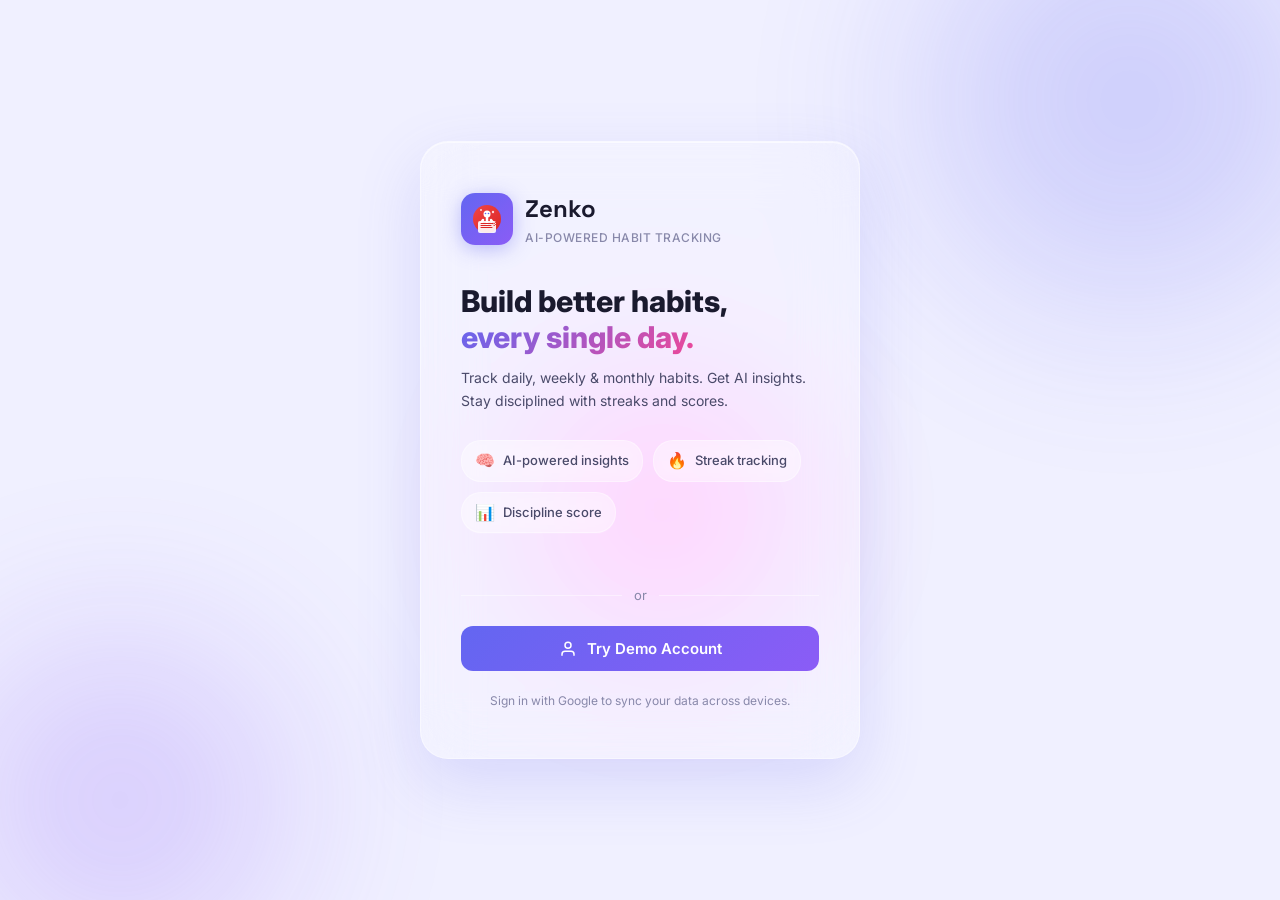
==== habit-tracker-backend/src/main/resources/static/index.html @ f81b82a5 "feat: prepare for production deployment - Replace Gemini with OpenRouter (GPT-3.5 Turbo) integration" ====
<!DOCTYPE html>
<html lang="en" data-theme="light">
<head>
  <!-- Apply saved theme BEFORE any paint to avoid flash -->
  <script>(function(){var t=localStorage.getItem('hf_theme')||'light';document.documentElement.setAttribute('data-theme',t);}());</script>
  <meta charset="UTF-8" />
  <meta name="viewport" content="width=device-width, initial-scale=1.0" />
  <title>Zenko – AI Habit Tracker</title>
  <meta name="description" content="Track your daily, weekly, and monthly habits with AI-powered insights, streaks, and discipline scores." />
  <link rel="preconnect" href="https://fonts.googleapis.com" />
  <link rel="preconnect" href="https://fonts.gstatic.com" crossorigin />
  <link href="https://fonts.googleapis.com/css2?family=Inter:wght@300;400;500;600;700;800;900&family=Space+Grotesk:wght@400;500;600;700&display=swap" rel="stylesheet" />
  <link rel="stylesheet" href="style.css" />
  <!-- Google Identity Services SDK -->
  <script src="https://accounts.google.com/gsi/client" async defer></script>
  <!-- ⬇ Real Google OAuth Client ID for Zenko -->
  <script>window.GOOGLE_CLIENT_ID = '1030369850903-aqsp9h3spff8b8r5gfec13eg83pk0k6g.apps.googleusercontent.com';</script>
</head>
<body>

  <!-- ═══════════════════════════════════════
       AUTH SCREEN
  ═══════════════════════════════════════ -->
  <div class="auth-screen" id="authScreen">
    <div class="auth-bg">
      <div class="auth-orb orb1"></div>
      <div class="auth-orb orb2"></div>
      <div class="auth-orb orb3"></div>
    </div>
    <div class="auth-card">
      <div class="auth-logo">
        <div class="logo-icon">
          <svg width="32" height="32" viewBox="0 0 32 32" fill="none">
            <!-- Purple gradient background circle -->
            <defs>
              <linearGradient id="logoGrad" x1="4" y1="3" x2="28" y2="29" gradientUnits="userSpaceOnUse">
                <stop stop-color="#ef4444"/>
                <stop offset="1" stop-color="#dc2626"/>
              </linearGradient>
            </defs>
            <circle cx="16" cy="16" r="14" fill="url(#logoGrad)" />

            <!-- Person icon - focused worker/tracker -->
            <!-- Head -->
            <circle cx="16" cy="11" r="3.5" fill="white" />
            <!-- Body -->
            <path d="M16 14.5 L16 21" stroke="white" stroke-width="2.5" stroke-linecap="round"/>
            <!-- Arms holding notebook/tracker -->
            <path d="M12 17 L10 20 M20 17 L22 20" stroke="white" stroke-width="2.5" stroke-linecap="round"/>
            <!-- Notebook/tracker in hands -->
            <rect x="7" y="18" width="18" height="12" rx="2" fill="white" opacity="0.9"/>
            <!-- Checklist lines on tracker -->
            <line x1="10" y1="20.5" x2="22" y2="20.5" stroke="#dc2626" stroke-width="1" stroke-linecap="round"/>
            <line x1="10" y1="22.5" x2="20" y2="22.5" stroke="#dc2626" stroke-width="1" stroke-linecap="round"/>
            <line x1="10" y1="24.5" x2="21" y2="24.5" stroke="#dc2626" stroke-width="1" stroke-linecap="round"/>
            <!-- Checkmarks on completed tasks -->
            <path d="M22.5 20 L23.2 20.7 L24.5 19.4" stroke="#dc2626" stroke-width="1" stroke-linecap="round" stroke-linejoin="round" fill="none"/>
            <path d="M22.5 22 L23.2 22.7 L24.5 21.4" stroke="#dc2626" stroke-width="1" stroke-linecap="round" stroke-linejoin="round" fill="none"/>
            <!-- Focus sparkles (concentration/dedication) -->
            <circle cx="10" cy="7" r="1" fill="rgba(255,255,255,0.8)"/>
            <circle cx="22" cy="9" r="1.2" fill="rgba(255,255,255,0.8)"/>
            <!-- Eyes focused (determined look) -->
            <circle cx="14.5" cy="10.5" r="0.8" fill="#6366f1"/>
            <circle cx="17.5" cy="10.5" r="0.8" fill="#6366f1"/>
          </svg>
        </div>
        <div>
          <h1 class="auth-brand">Zenko</h1>
          <p class="auth-tagline">AI-Powered Habit Tracking</p>
        </div>
      </div>

      <div class="auth-hero">
        <h2 class="auth-title">Build better habits,<br /><span class="gradient-text">every single day.</span></h2>
        <p class="auth-desc">Track daily, weekly & monthly habits. Get AI insights. Stay disciplined with streaks and scores.</p>
      </div>

      <div class="auth-features">
        <div class="auth-feature"><span class="feat-icon">🧠</span><span>AI-powered insights</span></div>
        <div class="auth-feature"><span class="feat-icon">🔥</span><span>Streak tracking</span></div>
        <div class="auth-feature"><span class="feat-icon">📊</span><span>Discipline score</span></div>
      </div>

      <div class="auth-actions">
        <!-- Real Google Sign-In button rendered by Google Identity Services SDK -->
        <div id="googleOneTapContainer"></div>

        <div class="auth-divider"><span>or</span></div>

        <button class="demo-btn" id="demoSignInBtn">
          <svg width="18" height="18" viewBox="0 0 24 24" fill="none" stroke="currentColor" stroke-width="2">
            <path d="M20 21v-2a4 4 0 0 0-4-4H8a4 4 0 0 0-4 4v2"/>
            <circle cx="12" cy="7" r="4"/>
          </svg>
          Try Demo Account
        </button>
      </div>

      <p class="auth-note">Sign in with Google to sync your data across devices.</p>
    </div>
  </div>

  <!-- ═══════════════════════════════════════
       MAIN APP
  ═══════════════════════════════════════ -->
  <div class="app" id="mainApp" style="display:none;">

    <!-- SIDEBAR -->
    <aside class="sidebar" id="sidebar">
      <div class="sidebar-top">
        <div class="sidebar-logo">
          <div class="logo-icon-sm">
            <svg width="20" height="20" viewBox="0 0 32 32" fill="none">
              <!-- Purple gradient background circle -->
              <defs>
                <linearGradient id="logoGrad2" x1="4" y1="3" x2="28" y2="29" gradientUnits="userSpaceOnUse">
                  <stop stop-color="#6366f1"/>
                  <stop offset="1" stop-color="#8b5cf6"/>
                </linearGradient>
              </defs>
              <circle cx="16" cy="16" r="14" fill="url(#logoGrad2)" />

              <!-- Person icon - focused worker/tracker -->
              <!-- Head -->
              <circle cx="16" cy="11" r="3.5" fill="white" />
              <!-- Body -->
              <path d="M16 14.5 L16 21" stroke="white" stroke-width="2.5" stroke-linecap="round"/>
              <!-- Arms holding notebook/tracker -->
              <path d="M12 17 L10 20 M20 17 L22 20" stroke="white" stroke-width="2.5" stroke-linecap="round"/>
              <!-- Notebook/tracker in hands -->
              <rect x="7" y="18" width="18" height="12" rx="2" fill="white" opacity="0.9"/>
              <!-- Checklist lines on tracker -->
              <line x1="10" y1="20.5" x2="22" y2="20.5" stroke="#6366f1" stroke-width="1" stroke-linecap="round"/>
              <line x1="10" y1="22.5" x2="20" y2="22.5" stroke="#6366f1" stroke-width="1" stroke-linecap="round"/>
              <line x1="10" y1="24.5" x2="21" y2="24.5" stroke="#6366f1" stroke-width="1" stroke-linecap="round"/>
              <!-- Checkmarks on completed tasks -->
              <path d="M22.5 20 L23.2 20.7 L24.5 19.4" stroke="#6366f1" stroke-width="1" stroke-linecap="round" stroke-linejoin="round" fill="none"/>
              <path d="M22.5 22 L23.2 22.7 L24.5 21.4" stroke="#6366f1" stroke-width="1" stroke-linecap="round" stroke-linejoin="round" fill="none"/>
              <!-- Focus sparkles -->
              <circle cx="10" cy="7" r="1" fill="rgba(255,255,255,0.8)"/>
              <circle cx="22" cy="9" r="1.2" fill="rgba(255,255,255,0.8)"/>
              <!-- Eyes focused -->
              <circle cx="14.5" cy="10.5" r="0.8" fill="#dc2626"/>
              <circle cx="17.5" cy="10.5" r="0.8" fill="#dc2626"/>
            </svg>
          </div>
          <span class="logo-text">Zenko</span>
        </div>
        <button class="sidebar-close" id="sidebarClose">
          <svg width="18" height="18" viewBox="0 0 24 24" fill="none" stroke="currentColor" stroke-width="2">
            <line x1="18" y1="6" x2="6" y2="18"/><line x1="6" y1="6" x2="18" y2="18"/>
          </svg>
        </button>
      </div>

      <nav class="sidebar-nav">
        <button class="nav-btn active" data-view="dashboard" id="navDashboard">
          <svg width="18" height="18" viewBox="0 0 24 24" fill="none" stroke="currentColor" stroke-width="2">
            <rect x="3" y="3" width="7" height="7" rx="1"/><rect x="14" y="3" width="7" height="7" rx="1"/>
            <rect x="14" y="14" width="7" height="7" rx="1"/><rect x="3" y="14" width="7" height="7" rx="1"/>
          </svg>
          <span>Dashboard</span>
        </button>
        <button class="nav-btn" data-view="today" id="navToday">
          <svg width="18" height="18" viewBox="0 0 24 24" fill="none" stroke="currentColor" stroke-width="2">
            <circle cx="12" cy="12" r="10"/><polyline points="12 6 12 12 16 14"/>
          </svg>
          <span>Today</span>
          <span class="nav-badge" id="todayBadge">0</span>
        </button>
        <button class="nav-btn" data-view="weekly" id="navWeekly">
          <svg width="18" height="18" viewBox="0 0 24 24" fill="none" stroke="currentColor" stroke-width="2">
            <rect x="3" y="4" width="18" height="18" rx="2"/><line x1="16" y1="2" x2="16" y2="6"/>
            <line x1="8" y1="2" x2="8" y2="6"/><line x1="3" y1="10" x2="21" y2="10"/>
          </svg>
          <span>Weekly</span>
        </button>
        <button class="nav-btn" data-view="monthly" id="navMonthly">
          <svg width="18" height="18" viewBox="0 0 24 24" fill="none" stroke="currentColor" stroke-width="2">
            <rect x="3" y="4" width="18" height="18" rx="2"/><line x1="16" y1="2" x2="16" y2="6"/>
            <line x1="8" y1="2" x2="8" y2="6"/><line x1="3" y1="10" x2="21" y2="10"/>
            <line x1="3" y1="16" x2="21" y2="16"/>
          </svg>
          <span>Monthly</span>
        </button>
        <button class="nav-btn" data-view="ai" id="navAI">
          <svg width="18" height="18" viewBox="0 0 24 24" fill="none" stroke="currentColor" stroke-width="2">
            <path d="M12 2a7 7 0 0 1 7 7c0 2.38-1.19 4.47-3 5.74V17a1 1 0 0 1-1 1H9a1 1 0 0 1-1-1v-2.26C6.19 13.47 5 11.38 5 9a7 7 0 0 1 7-7z"/>
            <line x1="9" y1="21" x2="15" y2="21"/>
          </svg>
          <span>AI Coach</span>
          <span class="ai-badge">AI</span>
        </button>
        <button class="nav-btn" data-view="social" id="navSocial">
          <svg width="18" height="18" viewBox="0 0 24 24" fill="none" stroke="currentColor" stroke-width="2">
            <path d="M17 21v-2a4 4 0 0 0-4-4H5a4 4 0 0 0-4 4v2"/><circle cx="9" cy="7" r="4"/>
            <path d="M23 21v-2a4 4 0 0 0-3-3.87"/><path d="M16 3.13a4 4 0 0 1 0 7.75"/>
          </svg>
          <span>Social</span>
          <span class="nav-badge" id="socialBadge" style="display:none">!</span>
        </button>
        <button class="nav-btn" data-view="game" id="navGame">
          <svg width="18" height="18" viewBox="0 0 24 24" fill="none" stroke="currentColor" stroke-width="2">
            <rect x="2" y="6" width="20" height="12" rx="2"/>
            <path d="M10 10h4m-2-2v4"/><circle cx="17.5" cy="12" r=".5" fill="currentColor"/>
          </svg>
          <span>Game</span>
          <span class="ai-badge" style="background:linear-gradient(135deg,#f97316,#eab308)">XP</span>
        </button>
        <button class="nav-btn" data-view="habits" id="navHabits">
          <svg width="18" height="18" viewBox="0 0 24 24" fill="none" stroke="currentColor" stroke-width="2">
            <line x1="8" y1="6" x2="21" y2="6"/><line x1="8" y1="12" x2="21" y2="12"/>
            <line x1="8" y1="18" x2="21" y2="18"/><line x1="3" y1="6" x2="3.01" y2="6"/>
            <line x1="3" y1="12" x2="3.01" y2="12"/><line x1="3" y1="18" x2="3.01" y2="18"/>
          </svg>
          <span>All Habits</span>
        </button>
      </nav>

      <div class="sidebar-bottom">
        <div class="user-card" id="sidebarUser">
          <img class="user-avatar" id="sidebarAvatar" src="" alt="User" />
          <div class="user-info">
            <div class="user-name" id="sidebarName">User</div>
            <div class="user-email" id="sidebarEmail">user@email.com</div>
          </div>
        </div>
        <button class="signout-btn" id="signOutBtn">
          <svg width="16" height="16" viewBox="0 0 24 24" fill="none" stroke="currentColor" stroke-width="2">
            <path d="M9 21H5a2 2 0 0 1-2-2V5a2 2 0 0 1 2-2h4"/>
            <polyline points="16 17 21 12 16 7"/><line x1="21" y1="12" x2="9" y2="12"/>
          </svg>
          Sign Out
        </button>
      </div>
    </aside>

    <!-- MAIN CONTENT -->
    <div class="main-wrapper">

      <!-- TOPBAR -->
      <header class="topbar">
        <button class="menu-btn" id="menuBtn">
          <svg width="22" height="22" viewBox="0 0 24 24" fill="none" stroke="currentColor" stroke-width="2">
            <line x1="3" y1="6" x2="21" y2="6"/><line x1="3" y1="12" x2="21" y2="12"/><line x1="3" y1="18" x2="21" y2="18"/>
          </svg>
        </button>
        <div class="topbar-title">
          <h1 class="page-title" id="pageTitle">Dashboard</h1>
          <p class="page-date" id="pageDate"></p>
        </div>
        <div class="topbar-actions">
          <button class="add-btn" id="addHabitTopBtn">
            <svg width="16" height="16" viewBox="0 0 24 24" fill="none" stroke="currentColor" stroke-width="2.5">
              <line x1="12" y1="5" x2="12" y2="19"/><line x1="5" y1="12" x2="19" y2="12"/>
            </svg>
            <span>Add Habit</span>
          </button>
          <button class="theme-btn" id="themeToggle" title="Toggle theme">
            <svg class="sun-icon" width="18" height="18" viewBox="0 0 24 24" fill="none" stroke="currentColor" stroke-width="2">
              <circle cx="12" cy="12" r="5"/>
              <line x1="12" y1="1" x2="12" y2="3"/><line x1="12" y1="21" x2="12" y2="23"/>
              <line x1="4.22" y1="4.22" x2="5.64" y2="5.64"/><line x1="18.36" y1="18.36" x2="19.78" y2="19.78"/>
              <line x1="1" y1="12" x2="3" y2="12"/><line x1="21" y1="12" x2="23" y2="12"/>
              <line x1="4.22" y1="19.78" x2="5.64" y2="18.36"/><line x1="18.36" y1="5.64" x2="19.78" y2="4.22"/>
            </svg>
            <svg class="moon-icon" width="18" height="18" viewBox="0 0 24 24" fill="none" stroke="currentColor" stroke-width="2" style="display:none">
              <path d="M21 12.79A9 9 0 1 1 11.21 3 7 7 0 0 0 21 12.79z"/>
            </svg>
          </button>
          <div class="topbar-avatar" id="topbarAvatar">
            <img id="topbarAvatarImg" src="" alt="User" />
          </div>
        </div>
      </header>

      <!-- VIEWS CONTAINER -->
      <main class="content">

        <!-- ──────── DASHBOARD VIEW ──────── -->
        <section class="view active" id="dashboardView">
          <!-- Stats Row -->
          <div class="stats-grid">
            <div class="stat-card" id="statTotal">
              <div class="stat-icon purple">
                <svg width="22" height="22" viewBox="0 0 24 24" fill="none" stroke="currentColor" stroke-width="2">
                  <path d="M9 11l3 3L22 4"/><path d="M21 12v7a2 2 0 0 1-2 2H5a2 2 0 0 1-2-2V5a2 2 0 0 1 2-2h11"/>
                </svg>
              </div>
              <div class="stat-info">
                <div class="stat-value" id="statTotalVal">0</div>
                <div class="stat-label">Total Habits</div>
              </div>
            </div>
            <div class="stat-card" id="statToday">
              <div class="stat-icon green">
                <svg width="22" height="22" viewBox="0 0 24 24" fill="none" stroke="currentColor" stroke-width="2">
                  <polyline points="20 6 9 17 4 12"/>
                </svg>
              </div>
              <div class="stat-info">
                <div class="stat-value" id="statTodayVal">0</div>
                <div class="stat-label">Done Today</div>
              </div>
            </div>
            <div class="stat-card" id="statStreak">
              <div class="stat-icon orange">
                <svg width="22" height="22" viewBox="0 0 24 24" fill="none" stroke="currentColor" stroke-width="2">
                  <path d="M8.5 14.5A2.5 2.5 0 0 0 11 12c0-1.38-.5-2-1-3-1.072-2.143-.224-4.054 2-6 .5 2.5 2 4.9 4 6.5 2 1.6 3 3.5 3 5.5a7 7 0 1 1-14 0c0-1.153.433-2.294 1-3a2.5 2.5 0 0 0 2.5 2.5z"/>
                </svg>
              </div>
              <div class="stat-info">
                <div class="stat-value" id="statStreakVal">0</div>
                <div class="stat-label">Best Streak</div>
              </div>
            </div>
            <div class="stat-card highlight" id="statDiscipline">
              <div class="stat-icon blue">
                <svg width="22" height="22" viewBox="0 0 24 24" fill="none" stroke="currentColor" stroke-width="2">
                  <line x1="18" y1="20" x2="18" y2="10"/><line x1="12" y1="20" x2="12" y2="4"/>
                  <line x1="6" y1="20" x2="6" y2="14"/>
                </svg>
              </div>
              <div class="stat-info">
                <div class="stat-value" id="statDisciplineVal">0%</div>
                <div class="stat-label">Discipline Score</div>
              </div>
            </div>
          </div>

          <!-- Progress Bar -->
          <div class="progress-section card">
            <div class="progress-header">
              <div>
                <h3 class="card-title">Today's Progress</h3>
                <p class="card-subtitle" id="progressSubtitle">Complete your habits to build momentum</p>
              </div>
              <div class="progress-pct" id="progressPct">0%</div>
            </div>
            <div class="progress-bar-wrap">
              <div class="progress-bar-track">
                <div class="progress-bar-fill" id="progressBarFill" style="width:0%"></div>
              </div>
            </div>
            <div class="progress-dots" id="progressDots"></div>
          </div>

          <!-- Two-column: Today's Habits + Weekly Heatmap -->
          <div class="dash-grid">
            <div class="card">
              <div class="card-header">
                <h3 class="card-title">Today's Habits</h3>
                <button class="add-mini-btn" id="addFromDash">+ Add</button>
              </div>
              <div class="dash-habits-list" id="dashHabitsList">
                <div class="empty-state">
                  <div class="empty-icon">📋</div>
                  <p>No habits yet.<br/>Add your first habit!</p>
                </div>
              </div>
            </div>
            <div class="card">
              <div class="card-header">
                <h3 class="card-title">Weekly Overview</h3>
              </div>
              <div class="weekly-heatmap" id="weeklyHeatmap"></div>
              <div class="heatmap-legend">
                <span>Less</span>
                <div class="legend-dots">
                  <div class="ld ld0"></div><div class="ld ld1"></div>
                  <div class="ld ld2"></div><div class="ld ld3"></div>
                </div>
                <span>More</span>
              </div>
            </div>
          </div>

          <!-- Streaks Leaderboard -->
          <div class="card">
            <div class="card-header">
              <h3 class="card-title">🏆 Streak Leaderboard</h3>
            </div>
            <div class="streak-list" id="streakList"></div>
          </div>
        </section>

        <!-- ──────── TODAY VIEW ──────── -->
        <section class="view" id="todayView">
          <div class="view-intro card">
            <div class="view-intro-content">
              <div>
                <h2 class="view-intro-title" id="todayGreeting">Good Morning! 👋</h2>
                <p class="view-intro-sub">Here are your habits for today. Check them off as you complete them.</p>
              </div>
              <div class="today-score">
                <div class="score-ring" id="scoreRing">
                  <svg width="80" height="80" viewBox="0 0 80 80">
                    <circle cx="40" cy="40" r="32" fill="none" stroke="var(--border)" stroke-width="6"/>
                    <circle cx="40" cy="40" r="32" fill="none" stroke="url(#scoreGrad)" stroke-width="6"
                      stroke-dasharray="201" stroke-dashoffset="201" id="scoreCircle"
                      stroke-linecap="round" transform="rotate(-90 40 40)"/>
                    <defs>
                      <linearGradient id="scoreGrad" x1="0" y1="0" x2="1" y2="1">
                        <stop offset="0%" stop-color="#ef4444"/>
                        <stop offset="100%" stop-color="#dc2626"/>
                      </linearGradient>
                    </defs>
                  </svg>
                  <div class="score-text" id="scoreText">0%</div>
                </div>
              </div>
            </div>
          </div>

          <div class="filter-tabs">
            <button class="filter-tab active" data-filter="all">All</button>
            <button class="filter-tab" data-filter="daily">Daily</button>
            <button class="filter-tab" data-filter="weekly">Weekly</button>
            <button class="filter-tab" data-filter="monthly">Monthly</button>
          </div>

          <div class="habits-check-list" id="todayHabitsList">
            <div class="empty-state">
              <div class="empty-icon">🎯</div>
              <p>No habits for today. Add one!</p>
            </div>
          </div>
        </section>

        <!-- ──────── WEEKLY VIEW ──────── -->
        <section class="view" id="weeklyView">
          <div class="week-nav card">
            <button class="week-arrow" id="prevWeek">
              <svg width="16" height="16" viewBox="0 0 24 24" fill="none" stroke="currentColor" stroke-width="2">
                <polyline points="15 18 9 12 15 6"/>
              </svg>
            </button>
            <h3 id="weekLabel">This Week</h3>
            <button class="week-arrow" id="nextWeek">
              <svg width="16" height="16" viewBox="0 0 24 24" fill="none" stroke="currentColor" stroke-width="2">
                <polyline points="9 18 15 12 9 6"/>
              </svg>
            </button>
          </div>
          <div class="week-grid-wrapper card">
            <div class="week-grid" id="weekGrid">
              <!-- Generated by JS -->
            </div>
          </div>
        </section>

        <!-- ──────── MONTHLY VIEW ──────── -->
        <section class="view" id="monthlyView">
          <div class="month-nav card">
            <button class="week-arrow" id="prevMonth">
              <svg width="16" height="16" viewBox="0 0 24 24" fill="none" stroke="currentColor" stroke-width="2">
                <polyline points="15 18 9 12 15 6"/>
              </svg>
            </button>
            <h3 id="monthLabel">April 2026</h3>
            <button class="week-arrow" id="nextMonth">
              <svg width="16" height="16" viewBox="0 0 24 24" fill="none" stroke="currentColor" stroke-width="2">
                <polyline points="9 18 15 12 9 6"/>
              </svg>
            </button>
          </div>
          <div class="month-grid-wrapper card">
            <div class="month-habit-select">
              <label class="select-label">Viewing habit:</label>
              <select class="habit-select" id="monthHabitSelect">
                <option value="">Select a habit...</option>
              </select>
            </div>
            <div class="month-calendar" id="monthCalendar"></div>
          </div>
          <div class="month-stats-row" id="monthStatsRow"></div>
        </section>



        <!-- ──────── AI COACH VIEW (upgraded) ──────── -->
        <section class="view" id="aiView">
          <div class="ai-header card">
            <div class="ai-header-content">
              <div class="ai-avatar">
                <svg width="28" height="28" viewBox="0 0 24 24" fill="none" stroke="white" stroke-width="2">
                  <path d="M12 2a7 7 0 0 1 7 7c0 2.38-1.19 4.47-3 5.74V17a1 1 0 0 1-1 1H9a1 1 0 0 1-1-1v-2.26C6.19 13.47 5 11.38 5 9a7 7 0 0 1 7-7z"/>
                  <line x1="9" y1="21" x2="15" y2="21"/>
                </svg>
              </div>
              <div>
                <h2 class="ai-title">AI Coach <span id="aiKeyBadge" class="ai-key-badge">Demo Mode</span></h2>
                <p class="ai-subtitle">Real Gemini AI · Habit Autopsy · DNA Profile · Predictive Alerts</p>
              </div>
            </div>
            <button class="refresh-ai-btn" id="refreshAI">
              <svg width="16" height="16" viewBox="0 0 24 24" fill="none" stroke="currentColor" stroke-width="2">
                <polyline points="23 4 23 10 17 10"/><path d="M20.49 15a9 9 0 1 1-2.12-9.36L23 10"/>
              </svg> Refresh
            </button>
          </div>
          <!-- AI Insights Grid -->
          <div class="ai-grid" id="aiInsightsGrid"></div>
          <!-- Habit Autopsy -->
          <div class="card ai-feature-card">
            <div class="card-header">
              <div><h3 class="card-title">🔬 Habit Autopsy</h3><p class="card-subtitle">When a streak breaks, AI tells you exactly what went wrong</p></div>
              <button class="ai-action-btn" id="runAutopsyBtn">Analyze</button>
            </div>
            <div class="ai-select-row">
              <select class="form-select" id="autopsyHabitSelect" style="flex:1"><option value="">Select a habit...</option></select>
              <input type="text" class="form-input" id="autopsyReason" placeholder="What happened? (optional)" style="flex:2" />
            </div>
            <div class="ai-result" id="autopsyResult" style="display:none"></div>
          </div>
          <!-- Habit DNA -->
          <div class="card ai-feature-card">
            <div class="card-header">
              <div><h3 class="card-title">🧬 Habit DNA Profile</h3><p class="card-subtitle">Your personal habit personality with custom strategies</p></div>
              <button class="ai-action-btn" id="runDNABtn">Generate</button>
            </div>
            <div class="ai-result" id="dnaResult" style="display:none"></div>
          </div>
          <!-- Predictive Alerts -->
          <div class="card ai-feature-card">
            <div class="card-header">
              <div><h3 class="card-title">⚡ Predictive Failure Alerts</h3><p class="card-subtitle">AI detects warning signs before you skip a habit</p></div>
              <button class="ai-action-btn" id="runAlertBtn">Scan Now</button>
            </div>
            <div class="ai-result" id="alertResult" style="display:none"></div>
          </div>
          <!-- AI Chat -->
          <div class="ai-chat card">
            <h3 class="card-title">💬 Ask Your AI Coach</h3>
            <div class="chat-messages" id="chatMessages">
              <div class="chat-msg ai-msg"><div class="chat-bubble">Hi! I'm your AI Habit Coach powered by Google Gemini. Ask me anything about your habits!</div></div>
            </div>
            <div class="chat-input-row">
              <input class="chat-input" id="chatInput" type="text" placeholder="Ask about your habits..." />
              <button class="chat-send" id="chatSend">
                <svg width="18" height="18" viewBox="0 0 24 24" fill="none" stroke="currentColor" stroke-width="2">
                  <line x1="22" y1="2" x2="11" y2="13"/><polygon points="22 2 15 22 11 13 2 9 22 2"/>
                </svg>
              </button>
            </div>
          </div>
        </section>

        <!-- ──────── SOCIAL VIEW ──────── -->
        <section class="view" id="socialView">
          <div class="social-header card">
            <h2 class="card-title" style="font-size:20px">🌍 Social Hub</h2>
            <p class="card-subtitle">Duels · Accountability Bonds · Anonymous Global Feed</p>
          </div>
          <div class="social-tabs">
            <button class="social-tab active" data-stab="feed">📡 Live Feed</button>
            <button class="social-tab" data-stab="duels">⚔️ Habit Duels</button>
            <button class="social-tab" data-stab="bonds">🤝 Accountability</button>
          </div>
          <!-- Feed -->
          <div class="social-panel active" id="stab-feed">
            <div class="card" style="padding:16px">
              <div class="card-header">
                <div><h3 class="card-title">🌐 Global Habit Feed</h3><p class="card-subtitle">Real-time anonymous completions from around the world</p></div>
                <div class="feed-live-dot"><span></span>LIVE</div>
              </div>
              <div class="feed-list" id="globalFeed"><div class="feed-loading">🔄 Loading feed...</div></div>
            </div>
          </div>
          <!-- Duels -->
          <div class="social-panel" id="stab-duels">
            <div class="card">
              <div class="card-header">
                <div><h3 class="card-title">⚔️ Habit Duels</h3><p class="card-subtitle">Challenge anyone to a 30-day duel. Loser sends a reward!</p></div>
                <button class="ai-action-btn" id="createDuelBtn">+ New Duel</button>
              </div>
              <div id="duelsList"><div class="feed-loading">Loading duels...</div></div>
            </div>
            <div class="card" id="joinDuelCard">
              <h3 class="card-title">🔗 Join a Duel</h3>
              <div class="ai-select-row" style="margin-top:12px">
                <input type="text" class="form-input" id="duelCodeInput" placeholder="Enter invite code (e.g. AB12CD34)" style="flex:2" />
                <button class="ai-action-btn" id="joinDuelBtn">Join</button>
              </div>
            </div>
          </div>
          <!-- Bonds -->
          <div class="social-panel" id="stab-bonds">
            <div class="card">
              <div class="card-header">
                <div><h3 class="card-title">🤝 Accountability Bonds</h3><p class="card-subtitle">If either person misses — both lose their streak. Real accountability.</p></div>
                <button class="ai-action-btn" id="createBondBtn">+ New Bond</button>
              </div>
              <div id="bondsList"><div class="feed-loading">Loading bonds...</div></div>
            </div>
          </div>
        </section>

        <!-- ──────── GAME VIEW ──────── -->
        <section class="view" id="gameView">
          <!-- XP / Level Card -->
          <div class="game-level-card card">
            <div class="level-left">
              <div class="level-badge" id="levelBadge">Lv.1</div>
              <div>
                <div class="level-title" id="levelTitle">Habit Novice</div>
                <div class="level-xp" id="levelXP">0 / 100 XP</div>
              </div>
            </div>
            <div class="level-right">
              <div class="token-group">
                <span class="token-icon">🛡️</span>
                <span id="tokenCount">3</span>
                <span class="token-label">Freeze Tokens</span>
              </div>
            </div>
          </div>
          <div class="level-bar-track"><div class="level-bar-fill" id="levelBarFill" style="width:0%"></div></div>

          <!-- Skill Trees -->
          <div class="card">
            <h3 class="card-title" style="margin-bottom:16px">🌳 Skill Trees</h3>
            <div class="skill-trees-grid">
              <div class="skill-tree" data-skill="health">
                <div class="skill-tree-icon">❤️</div>
                <div class="skill-tree-name">Health</div>
                <div class="skill-tree-level" id="healthLevel">Level 1</div>
                <div class="skill-bar-track"><div class="skill-bar-fill" id="healthBar" style="width:0%;background:linear-gradient(90deg,#ef4444,#f97316)"></div></div>
                <div class="skill-unlocks" id="healthUnlocks">🔒 Keep going to unlock</div>
              </div>
              <div class="skill-tree" data-skill="mind">
                <div class="skill-tree-icon">🧠</div>
                <div class="skill-tree-name">Mind</div>
                <div class="skill-tree-level" id="mindLevel">Level 1</div>
                <div class="skill-bar-track"><div class="skill-bar-fill" id="mindBar" style="width:0%;background:linear-gradient(90deg,#6366f1,#8b5cf6)"></div></div>
                <div class="skill-unlocks" id="mindUnlocks">🔒 Keep going to unlock</div>
              </div>
              <div class="skill-tree" data-skill="wealth">
                <div class="skill-tree-icon">💰</div>
                <div class="skill-tree-name">Wealth</div>
                <div class="skill-tree-level" id="wealthLevel">Level 1</div>
                <div class="skill-bar-track"><div class="skill-bar-fill" id="wealthBar" style="width:0%;background:linear-gradient(90deg,#22c55e,#14b8a6)"></div></div>
                <div class="skill-unlocks" id="wealthUnlocks">🔒 Keep going to unlock</div>
              </div>
            </div>
          </div>

          <!-- Streak Insurance -->
          <div class="card">
            <div class="card-header">
              <div><h3 class="card-title">🛡️ Streak Insurance</h3><p class="card-subtitle">Use a freeze token to protect a streak when you miss a day</p></div>
              <button class="ai-action-btn" id="useTokenBtn">Use Token 🛡️</button>
            </div>
            <div class="token-info">
              <div class="token-display" id="tokenDisplay"></div>
              <p class="token-tip">Earn tokens by completing <strong>bonus habits</strong> or achieving <strong>7-day streaks</strong></p>
            </div>
          </div>

          <!-- Habit Quests -->
          <div class="card">
            <div class="card-header">
              <div><h3 class="card-title">⚡ Habit Quests</h3><p class="card-subtitle">Weekly AI-generated challenges with XP rewards</p></div>
              <button class="ai-action-btn" id="refreshQuestsBtn">New Quests</button>
            </div>
            <div class="quests-grid" id="questsGrid"><div class="feed-loading">Loading quests...</div></div>
          </div>
        </section>

        <!-- ──────── ALL HABITS VIEW ──────── -->
        <section class="view" id="habitsView">
          <div class="habits-toolbar">
            <div class="search-wrap">
              <svg width="16" height="16" viewBox="0 0 24 24" fill="none" stroke="currentColor" stroke-width="2">
                <circle cx="11" cy="11" r="8"/><line x1="21" y1="21" x2="16.65" y2="16.65"/>
              </svg>
              <input type="text" class="search-input" id="habitSearch" placeholder="Search habits..." />
            </div>
            <div class="filter-tabs">
              <button class="filter-tab active" data-freq="all">All</button>
              <button class="filter-tab" data-freq="daily">Daily</button>
              <button class="filter-tab" data-freq="weekly">Weekly</button>
              <button class="filter-tab" data-freq="monthly">Monthly</button>
            </div>
          </div>
          <div class="all-habits-grid" id="allHabitsGrid">
            <div class="empty-state">
              <div class="empty-icon">📝</div>
              <p>No habits yet. Create your first one!</p>
              <button class="btn-primary mt-2" id="addFromHabits">+ Add Habit</button>
            </div>
          </div>
        </section>

      </main>
    </div>

    <!-- FAB -->
    <button class="fab" id="fabBtn">
      <svg width="24" height="24" viewBox="0 0 24 24" fill="none" stroke="currentColor" stroke-width="2.5">
        <line x1="12" y1="5" x2="12" y2="19"/><line x1="5" y1="12" x2="19" y2="12"/>
      </svg>
    </button>
  </div>

  <!-- ═══════════════════════════════════════
       ADD / EDIT HABIT MODAL
  ═══════════════════════════════════════ -->
  <div class="modal-overlay" id="habitModalOverlay">
    <div class="modal-box" id="habitModal">
      <div class="modal-header">
        <h3 class="modal-title" id="modalTitle">Add New Habit</h3>
        <button class="modal-close" id="modalClose">
          <svg width="18" height="18" viewBox="0 0 24 24" fill="none" stroke="currentColor" stroke-width="2">
            <line x1="18" y1="6" x2="6" y2="18"/><line x1="6" y1="6" x2="18" y2="18"/>
          </svg>
        </button>
      </div>
      <form class="modal-form" id="habitForm" novalidate>
        <div class="form-group">
          <label class="form-label">Habit Name *</label>
          <div class="input-with-emoji">
            <button type="button" class="emoji-picker-btn" id="emojiBtn">😊</button>
            <input type="text" class="form-input" id="habitName" placeholder="e.g., Morning Run" required maxlength="50" />
          </div>
          <div class="emoji-grid" id="emojiGrid" style="display:none"></div>
        </div>
        <div class="form-row">
          <div class="form-group">
            <label class="form-label">Category</label>
            <select class="form-select" id="habitCategory">
              <option value="health">🏃 Health & Fitness</option>
              <option value="mind">🧘 Mindfulness</option>
              <option value="learn">📚 Learning</option>
              <option value="work">💼 Productivity</option>
              <option value="social">👥 Social</option>
              <option value="finance">💰 Finance</option>
              <option value="sleep">😴 Sleep</option>
              <option value="custom">⭐ Custom</option>
            </select>
          </div>
          <div class="form-group">
            <label class="form-label">Frequency *</label>
            <div class="freq-pills">
              <label class="freq-pill">
                <input type="radio" name="frequency" value="daily" checked />
                <span>Daily</span>
              </label>
              <label class="freq-pill">
                <input type="radio" name="frequency" value="weekly" />
                <span>Weekly</span>
              </label>
              <label class="freq-pill">
                <input type="radio" name="frequency" value="monthly" />
                <span>Monthly</span>
              </label>
            </div>
          </div>
        </div>
        <div class="form-group" id="timeGroup">
          <label class="form-label">Reminder Time (optional)</label>
          <input type="time" class="form-input" id="habitTime" />
        </div>
        <div class="form-group">
          <label class="form-label">Color</label>
          <div class="color-picker" id="colorPicker">
            <div class="color-dot selected" data-color="#6366f1" style="background:#6366f1"></div>
            <div class="color-dot" data-color="#8b5cf6" style="background:#8b5cf6"></div>
            <div class="color-dot" data-color="#ec4899" style="background:#ec4899"></div>
            <div class="color-dot" data-color="#ef4444" style="background:#ef4444"></div>
            <div class="color-dot" data-color="#f97316" style="background:#f97316"></div>
            <div class="color-dot" data-color="#eab308" style="background:#eab308"></div>
            <div class="color-dot" data-color="#22c55e" style="background:#22c55e"></div>
            <div class="color-dot" data-color="#06b6d4" style="background:#06b6d4"></div>
            <div class="color-dot" data-color="#14b8a6" style="background:#14b8a6"></div>
          </div>
        </div>
        <div class="form-group">
          <label class="form-label">Description (optional)</label>
          <textarea class="form-input form-textarea" id="habitDesc" placeholder="Why is this habit important to you?" rows="2"></textarea>
        </div>
        <div class="modal-footer">
          <button type="button" class="btn-secondary" id="cancelHabit">Cancel</button>
          <button type="submit" class="btn-primary" id="saveHabit">Save Habit</button>
        </div>
      </form>
    </div>
  </div>

  <!-- ═══════════════════════════════════════
       DELETE CONFIRM MODAL
  ═══════════════════════════════════════ -->
  <div class="modal-overlay" id="deleteModalOverlay">
    <div class="modal-box modal-sm">
      <div class="modal-header">
        <h3 class="modal-title">Delete Habit</h3>
      </div>
      <p class="delete-msg">Are you sure you want to delete <strong id="deleteHabitName"></strong>? All data will be lost.</p>
      <div class="modal-footer">
        <button class="btn-secondary" id="cancelDelete">Cancel</button>
        <button class="btn-danger" id="confirmDelete">Delete</button>
      </div>
    </div>
  </div>

  <!-- TOAST -->
  <div class="toast-stack" id="toastStack"></div>

  <script src="app.js"></script>
</body>
</html>
---- habit-tracker-backend/src/main/resources/static/style.css ----
/* ═══════════════════════════════════════
   GLASSMORPHISM DESIGN TOKENS
═══════════════════════════════════════ */
:root {
  --bg: #f0f0ff;
  --bg2: rgba(255,255,255,0.55);
  --bg3: rgba(255,255,255,0.25);
  --border: rgba(255,255,255,0.45);
  --text: #1a1a2e;
  --text2: #4a4a6a;
  --text3: #8888aa;
  --primary: #6366f1;
  --primary-light: rgba(99,102,241,0.12);
  --purple: #8b5cf6;
  --green: #22c55e;
  --orange: #f97316;
  --red: #ef4444;
  --blue: #3b82f6;
  --teal: #14b8a6;
  --glass: rgba(255,255,255,0.18);
  --glass-border: rgba(255,255,255,0.35);
  --glass-shadow: 0 8px 32px rgba(99,102,241,0.18);
  --shadow: 0 4px 24px rgba(99,102,241,0.12);
  --shadow-lg: 0 12px 48px rgba(99,102,241,0.22);
  --radius: 20px;
  --radius-sm: 12px;
  --radius-xs: 8px;
  --sidebar-w: 240px;
  --transition: 0.24s cubic-bezier(.4,0,.2,1);
}
html[data-theme="dark"] {
  --bg: #0a0a1a;
  --bg2: rgba(255,255,255,0.05);
  --bg3: rgba(255,255,255,0.03);
  --border: rgba(255,255,255,0.08);
  --text: #f0f0ff;
  --text2: #a0a0c8;
  --text3: #5a5a8a;
  --primary-light: rgba(99,102,241,0.15);
  --glass: rgba(255,255,255,0.05);
  --glass-border: rgba(255,255,255,0.1);
  --glass-shadow: 0 8px 32px rgba(0,0,0,0.4);
  --shadow: 0 4px 24px rgba(0,0,0,0.3);
  --shadow-lg: 0 12px 48px rgba(0,0,0,0.5);
}

/* ═══════════════════════════════════════
   RESET & BASE
═══════════════════════════════════════ */
*,*::before,*::after{box-sizing:border-box;margin:0;padding:0;}
html{scroll-behavior:smooth;}
body{
  font-family:'Inter',sans-serif;
  color:var(--text);
  line-height:1.6;
  min-height:100vh;
  transition:background 0.4s ease,color var(--transition);
  background:#ffffff;
  background-attachment:fixed;
  position:relative;
}
html[data-theme="dark"] body{
  background:linear-gradient(135deg,#0a0a1f 0%,#0d0a2a 25%,#0a1020 50%,#130a2a 75%,#0a0a1f 100%);
  background-attachment:fixed;
}
body::before{
  content:'';
  position:fixed;inset:0;
  background: none;
  pointer-events:none;
  z-index:0;
}
* {position:relative;z-index:1;}
body::before{z-index:0;}
button{cursor:pointer;font-family:inherit;border:none;outline:none;background:none;}
input,select,textarea{font-family:inherit;outline:none;border:none;}
a{text-decoration:none;}
img{display:block;max-width:100%;}

/* ═══════════════════════════════════════
   AUTH SCREEN
═══════════════════════════════════════ */
.auth-screen{min-height:100vh;display:flex;align-items:center;justify-content:center;position:relative;overflow:hidden;background:var(--bg);}
.auth-bg{position:fixed;inset:0;pointer-events:none;z-index:0;}
.auth-orb{position:absolute;border-radius:50%;filter:blur(80px);opacity:0.3;animation:orbFloat 8s ease-in-out infinite;}
.orb1{width:500px;height:500px;background:radial-gradient(circle,#6366f1,transparent);top:-150px;right:-100px;animation-delay:0s;}
.orb2{width:400px;height:400px;background:radial-gradient(circle,#8b5cf6,transparent);bottom:-100px;left:-80px;animation-delay:3s;}
.orb3{width:300px;height:300px;background:radial-gradient(circle,#ec4899,transparent);top:40%;left:40%;animation-delay:6s;}
@keyframes orbFloat{0%,100%{transform:translateY(0) scale(1);}50%{transform:translateY(-30px) scale(1.05);}}

.auth-card{
  position:relative;z-index:1;
  background:rgba(255,255,255,0.22);
  backdrop-filter:blur(28px) saturate(180%);
  -webkit-backdrop-filter:blur(28px) saturate(180%);
  border:1px solid rgba(255,255,255,0.4);
  border-radius:28px;
  padding:48px 40px;
  max-width:440px;width:90%;
  box-shadow:0 24px 64px rgba(99,102,241,0.18),0 1px 0 rgba(255,255,255,0.6) inset;
  animation:slideUp 0.6s ease;
}
html[data-theme="dark"] .auth-card{
  background:rgba(255,255,255,0.06);
  border-color:rgba(255,255,255,0.1);
  box-shadow:0 24px 64px rgba(0,0,0,0.4),0 1px 0 rgba(255,255,255,0.08) inset;
}
@keyframes slideUp{from{opacity:0;transform:translateY(30px);}to{opacity:1;transform:translateY(0);}}

.auth-logo{display:flex;align-items:center;gap:12px;margin-bottom:36px;}
.logo-icon{width:52px;height:52px;border-radius:14px;background:linear-gradient(135deg,#6366f1,#8b5cf6);display:flex;align-items:center;justify-content:center;box-shadow:0 4px 20px rgba(99,102,241,0.4);}
.auth-brand{font-family:'Space Grotesk',sans-serif;font-size:24px;font-weight:700;color:var(--text);}
.auth-tagline{font-size:12px;color:var(--text3);font-weight:500;letter-spacing:.5px;text-transform:uppercase;}

.auth-title{font-size:30px;font-weight:800;line-height:1.2;margin-bottom:12px;color:var(--text);}
.gradient-text{background:linear-gradient(135deg,#6366f1,#ec4899);-webkit-background-clip:text;-webkit-text-fill-color:transparent;background-clip:text;}
.auth-desc{color:var(--text2);font-size:14px;line-height:1.6;margin-bottom:28px;}
.auth-hero{margin-bottom:28px;}

.auth-features{display:flex;gap:10px;margin-bottom:32px;flex-wrap:wrap;}
.auth-feature{
  display:flex;align-items:center;gap:8px;
  font-size:13px;font-weight:500;color:var(--text2);
  background:rgba(255,255,255,0.3);
  backdrop-filter:blur(8px);
  -webkit-backdrop-filter:blur(8px);
  border:1px solid rgba(255,255,255,0.4);
  padding:7px 13px;border-radius:20px;
}
html[data-theme="dark"] .auth-feature{background:rgba(255,255,255,0.06);border-color:rgba(255,255,255,0.1);}
.feat-icon{font-size:16px;}

.google-btn{width:100%;display:flex;align-items:center;justify-content:center;gap:12px;padding:14px 24px;background:var(--bg2);border:2px solid var(--border);border-radius:12px;font-size:15px;font-weight:600;color:var(--text);transition:all var(--transition);}
.google-btn:hover{border-color:var(--primary);background:var(--primary-light);transform:translateY(-1px);box-shadow:var(--shadow);}
#googleOneTapContainer{width:100%;display:flex;justify-content:center;}
#googleOneTapContainer iframe{width:100% !important;border-radius:12px;}

.auth-divider{display:flex;align-items:center;gap:12px;margin:20px 0;color:var(--text3);font-size:13px;}
.auth-divider::before,.auth-divider::after{content:'';flex:1;height:1px;background:var(--border);}

.demo-btn{width:100%;display:flex;align-items:center;justify-content:center;gap:10px;padding:13px 24px;background:linear-gradient(135deg,#6366f1,#8b5cf6);border-radius:12px;font-size:15px;font-weight:600;color:white;transition:all var(--transition);}
.demo-btn:hover{transform:translateY(-2px);box-shadow:0 8px 24px rgba(99,102,241,0.4);}

.auth-note{text-align:center;font-size:12px;color:var(--text3);margin-top:20px;}

/* ═══════════════════════════════════════
   APP LAYOUT
═══════════════════════════════════════ */
.app{display:flex;min-height:100vh;}
.sidebar{
  width:var(--sidebar-w);
  background:#f6f5ff;
  backdrop-filter:none;
  -webkit-backdrop-filter:none;
  border-right:1px solid rgba(0,0,0,0.05);
  display:flex;flex-direction:column;
  position:fixed;top:0;left:0;height:100vh;
  z-index:200;
  transition:transform var(--transition);
  box-shadow:4px 0 24px rgba(99,102,241,0.08);
}
html[data-theme="dark"] .sidebar{
  background:rgba(10,10,30,0.55);
  border-right-color:rgba(255,255,255,0.07);
  box-shadow:4px 0 24px rgba(0,0,0,0.3);
}
.main-wrapper{flex:1;margin-left:var(--sidebar-w);display:flex;flex-direction:column;min-height:100vh;transition:margin var(--transition);}

/* SIDEBAR INTERNALS */
.sidebar-top{display:flex;align-items:center;justify-content:space-between;padding:24px 20px 20px;border-bottom:1px solid rgba(255,255,255,0.2);}
html[data-theme="dark"] .sidebar-top{border-bottom-color:rgba(255,255,255,0.07);}
.sidebar-logo{display:flex;align-items:center;gap:10px;}
.logo-icon-sm{width:36px;height:36px;border-radius:10px;background:linear-gradient(135deg,#6366f1,#8b5cf6);display:flex;align-items:center;justify-content:center;box-shadow:0 4px 12px rgba(99,102,241,0.35);}
.logo-text{font-family:'Space Grotesk',sans-serif;font-size:17px;font-weight:700;color:var(--text);}
.sidebar-close{display:none;padding:6px;border-radius:8px;color:var(--text2);}
.sidebar-close:hover{background:rgba(255,255,255,0.15);}

.sidebar-nav{flex:1;padding:16px 12px;display:flex;flex-direction:column;gap:4px;overflow-y:auto;}
.nav-btn{display:flex;align-items:center;gap:12px;padding:11px 14px;border-radius:var(--radius-sm);color:var(--text2);font-size:14px;font-weight:500;transition:all var(--transition);position:relative;width:100%;text-align:left;}
.nav-btn:hover{background:rgba(255,255,255,0.2);color:var(--text);backdrop-filter:blur(8px);}
html[data-theme="dark"] .nav-btn:hover{background:rgba(255,255,255,0.07);}
.nav-btn.active{
  background:rgba(99,102,241,0.15);
  backdrop-filter:blur(8px);
  -webkit-backdrop-filter:blur(8px);
  border:1px solid rgba(99,102,241,0.25);
  color:var(--primary);font-weight:600;
}
.nav-btn.active svg{stroke:var(--primary);}
.nav-badge{margin-left:auto;background:var(--primary);color:white;font-size:11px;font-weight:700;padding:2px 7px;border-radius:20px;min-width:20px;text-align:center;}
.ai-badge{margin-left:auto;background:linear-gradient(135deg,#6366f1,#ec4899);color:white;font-size:10px;font-weight:700;padding:2px 7px;border-radius:20px;letter-spacing:.5px;}

.sidebar-bottom{padding:16px 12px;border-top:1px solid rgba(255,255,255,0.2);}
html[data-theme="dark"] .sidebar-bottom{border-top-color:rgba(255,255,255,0.07);}
.user-card{display:flex;align-items:center;gap:10px;padding:12px;border-radius:var(--radius-sm);margin-bottom:8px;background:rgba(255,255,255,0.15);backdrop-filter:blur(8px);border:1px solid rgba(255,255,255,0.2);}
html[data-theme="dark"] .user-card{background:rgba(255,255,255,0.05);border-color:rgba(255,255,255,0.08);}
.user-avatar{width:36px;height:36px;border-radius:50%;object-fit:cover;border:2px solid var(--primary);box-shadow:0 0 12px rgba(99,102,241,0.4);}
.user-name{font-size:13px;font-weight:600;color:var(--text);}
.user-email{font-size:11px;color:var(--text3);white-space:nowrap;overflow:hidden;text-overflow:ellipsis;max-width:140px;}
.signout-btn{width:100%;display:flex;align-items:center;gap:8px;padding:9px 14px;border-radius:var(--radius-sm);color:var(--text2);font-size:13px;font-weight:500;transition:all var(--transition);}
.signout-btn:hover{background:rgba(239,68,68,0.12);color:var(--red);}

/* ═══════════════════════════════════════
   TOPBAR
═══════════════════════════════════════ */
.topbar{
  display:flex;align-items:center;gap:16px;
  padding:16px 28px;
  background:rgba(255,255,255,0.2);
  backdrop-filter:blur(20px) saturate(160%);
  -webkit-backdrop-filter:blur(20px) saturate(160%);
  border-bottom:1px solid rgba(255,255,255,0.25);
  position:sticky;top:0;z-index:100;
  box-shadow:0 2px 16px rgba(99,102,241,0.06);
}
html[data-theme="dark"] .topbar{
  background:rgba(10,10,30,0.5);
  border-bottom-color:rgba(255,255,255,0.07);
}
.menu-btn{display:none;padding:8px;border-radius:10px;color:var(--text2);}
.menu-btn:hover{background:rgba(255,255,255,0.2);}
.topbar-title{flex:1;}
.page-title{font-family:'Space Grotesk',sans-serif;font-size:20px;font-weight:700;color:var(--text);}
.page-date{font-size:12px;color:var(--text3);}
.topbar-actions{display:flex;align-items:center;gap:10px;}

.add-btn{display:flex;align-items:center;gap:8px;padding:9px 18px;background:linear-gradient(135deg,#6366f1,#8b5cf6);color:white;border-radius:10px;font-size:13px;font-weight:600;transition:all var(--transition);box-shadow:0 4px 16px rgba(99,102,241,0.3);}
.add-btn:hover{transform:translateY(-1px);box-shadow:0 8px 24px rgba(99,102,241,0.45);}
.add-btn span{display:none;}
@media(min-width:640px){.add-btn span{display:inline;}}

.theme-btn{
  width:38px;height:38px;border-radius:10px;
  display:flex;align-items:center;justify-content:center;
  background:rgba(255,255,255,0.25);
  backdrop-filter:blur(8px);
  border:1px solid rgba(255,255,255,0.3);
  color:var(--text2);transition:all var(--transition);
}
.theme-btn:hover{background:rgba(99,102,241,0.15);color:var(--primary);border-color:rgba(99,102,241,0.3);}
html[data-theme="dark"] .theme-btn{background:rgba(255,255,255,0.07);border-color:rgba(255,255,255,0.1);}
.topbar-avatar{width:36px;height:36px;border-radius:50%;border:2px solid var(--primary);overflow:hidden;box-shadow:0 0 12px rgba(99,102,241,0.35);}
.topbar-avatar img{width:100%;height:100%;object-fit:cover;}

/* ═══════════════════════════════════════
   CONTENT & VIEWS
═══════════════════════════════════════ */
.content{flex:1;padding:24px 28px;max-width:1200px;width:100%;}
.view{display:none;flex-direction:column;gap:20px;animation:fadeIn .3s ease;}
.view.active{display:flex;}
@keyframes fadeIn{from{opacity:0;transform:translateY(10px);}to{opacity:1;transform:translateY(0);}}

/* GLASS CARDS */
.card{
  background:rgba(255,255,255,0.3);
  backdrop-filter:blur(20px) saturate(160%);
  -webkit-backdrop-filter:blur(20px) saturate(160%);
  border:1px solid rgba(255,255,255,0.45);
  border-radius:var(--radius);
  padding:24px;
  box-shadow:0 8px 32px rgba(99,102,241,0.1),0 1px 0 rgba(255,255,255,0.6) inset;
  transition:box-shadow var(--transition),transform var(--transition);
}
html[data-theme="dark"] .card{
  background:rgba(255,255,255,0.05);
  border-color:rgba(255,255,255,0.08);
  box-shadow:0 8px 32px rgba(0,0,0,0.3),0 1px 0 rgba(255,255,255,0.05) inset;
}
.card-header{display:flex;align-items:center;justify-content:space-between;margin-bottom:16px;}
.card-title{font-size:15px;font-weight:700;color:var(--text);}
.card-subtitle{font-size:13px;color:var(--text3);margin-top:2px;}

/* STAT CARDS */
.stats-grid{display:grid;grid-template-columns:repeat(4,1fr);gap:16px;}
@media(max-width:1024px){.stats-grid{grid-template-columns:repeat(2,1fr);}}
@media(max-width:480px){.stats-grid{grid-template-columns:1fr 1fr;gap:12px;}}

.stat-card{
  background:rgba(255,255,255,0.28);
  backdrop-filter:blur(20px) saturate(160%);
  -webkit-backdrop-filter:blur(20px) saturate(160%);
  border:1px solid rgba(255,255,255,0.4);
  border-radius:var(--radius);
  padding:20px;
  display:flex;align-items:center;gap:16px;
  box-shadow:0 8px 24px rgba(99,102,241,0.1),0 1px 0 rgba(255,255,255,0.5) inset;
  transition:all var(--transition);
}
html[data-theme="dark"] .stat-card{
  background:rgba(255,255,255,0.05);
  border-color:rgba(255,255,255,0.08);
  box-shadow:0 8px 24px rgba(0,0,0,0.25);
}
.stat-card:hover{transform:translateY(-3px);box-shadow:0 16px 40px rgba(99,102,241,0.18);}
html[data-theme="dark"] .stat-card:hover{box-shadow:0 16px 40px rgba(0,0,0,0.4);}
.stat-card.highlight{
  border-color:rgba(99,102,241,0.4);
  background:rgba(99,102,241,0.1);
  box-shadow:0 8px 32px rgba(99,102,241,0.2),0 0 0 1px rgba(99,102,241,0.15);
}
.stat-icon{width:48px;height:48px;border-radius:12px;display:flex;align-items:center;justify-content:center;flex-shrink:0;}
.stat-icon.purple{background:rgba(99,102,241,0.12);color:var(--primary);}
.stat-icon.green{background:rgba(34,197,94,0.12);color:var(--green);}
.stat-icon.orange{background:rgba(249,115,22,0.12);color:var(--orange);}
.stat-icon.blue{background:rgba(59,130,246,0.12);color:var(--blue);}
.stat-value{font-size:28px;font-weight:800;color:var(--text);line-height:1;}
.stat-label{font-size:12px;color:var(--text3);font-weight:500;margin-top:4px;text-transform:uppercase;letter-spacing:.5px;}

/* PROGRESS */
.progress-section{display:flex;flex-direction:column;gap:12px;}
.progress-header{display:flex;align-items:center;justify-content:space-between;}
.progress-pct{font-size:28px;font-weight:800;background:linear-gradient(135deg,#6366f1,#8b5cf6);-webkit-background-clip:text;-webkit-text-fill-color:transparent;background-clip:text;}
.progress-bar-track{width:100%;height:12px;background:var(--bg3);border-radius:20px;overflow:hidden;}
.progress-bar-fill{height:100%;background:linear-gradient(90deg,#6366f1,#8b5cf6,#ec4899);border-radius:20px;transition:width 0.8s cubic-bezier(.4,0,.2,1);}
.progress-dots{display:flex;gap:6px;flex-wrap:wrap;margin-top:4px;}
.p-dot{width:10px;height:10px;border-radius:50%;border:2px solid var(--border);}
.p-dot.done{border-color:transparent;}

.dash-grid{display:grid;grid-template-columns:1fr 1fr;gap:16px;}
@media(max-width:768px){.dash-grid{grid-template-columns:1fr;}}

/* DASH HABIT LIST */
.dash-habits-list{display:flex;flex-direction:column;gap:8px;max-height:280px;overflow-y:auto;}
.dash-habit-item{
  display:flex;align-items:center;gap:12px;padding:10px 12px;
  border-radius:10px;
  background:rgba(255,255,255,0.2);
  backdrop-filter:blur(8px);
  border:1px solid rgba(255,255,255,0.25);
  transition:all var(--transition);cursor:pointer;
}
html[data-theme="dark"] .dash-habit-item{background:rgba(255,255,255,0.04);border-color:rgba(255,255,255,0.06);}
.dash-habit-item:hover{background:rgba(255,255,255,0.35);transform:translateX(2px);}
html[data-theme="dark"] .dash-habit-item:hover{background:rgba(255,255,255,0.08);}
.dash-habit-item.done{opacity:0.55;}
.dh-check{width:22px;height:22px;border-radius:50%;border:2.5px solid rgba(255,255,255,0.4);display:flex;align-items:center;justify-content:center;flex-shrink:0;transition:all var(--transition);}
.dh-check.checked{border-color:transparent;background:var(--green);box-shadow:0 0 10px rgba(34,197,94,0.4);}
.dh-check.checked::after{content:'✓';color:white;font-size:11px;font-weight:700;}
.dh-name{flex:1;font-size:13px;font-weight:500;color:var(--text);}
.dh-freq{font-size:11px;color:var(--text3);padding:2px 8px;background:rgba(255,255,255,0.2);border-radius:20px;}
.add-mini-btn{font-size:13px;font-weight:600;color:var(--primary);padding:6px 12px;border-radius:8px;background:rgba(99,102,241,0.1);backdrop-filter:blur(8px);transition:all var(--transition);border:1px solid rgba(99,102,241,0.2);}
.add-mini-btn:hover{background:var(--primary);color:white;}

/* HEATMAP */
.weekly-heatmap{display:grid;grid-template-columns:repeat(7,1fr);gap:4px;margin-top:4px;}
.hm-col{display:flex;flex-direction:column;align-items:center;gap:4px;}
.hm-day-label{font-size:10px;color:var(--text3);font-weight:600;text-transform:uppercase;}
.hm-cell{width:100%;aspect-ratio:1;border-radius:4px;background:var(--bg3);transition:background var(--transition);}
.hm-cell.l1{background:rgba(99,102,241,0.2);}
.hm-cell.l2{background:rgba(99,102,241,0.45);}
.hm-cell.l3{background:rgba(99,102,241,0.7);}
.hm-cell.l4{background:#6366f1;}
.heatmap-legend{display:flex;align-items:center;gap:8px;margin-top:12px;font-size:11px;color:var(--text3);}
.legend-dots{display:flex;gap:4px;}
.ld{width:12px;height:12px;border-radius:3px;}
.ld0{background:var(--bg3);}.ld1{background:rgba(99,102,241,0.3);}.ld2{background:rgba(99,102,241,0.6);}.ld3{background:#6366f1;}

/* STREAK LIST */
.streak-list{display:flex;flex-direction:column;gap:8px;}
.streak-item{
  display:flex;align-items:center;gap:12px;padding:12px 16px;
  border-radius:12px;
  background:rgba(255,255,255,0.2);
  backdrop-filter:blur(8px);
  border:1px solid rgba(255,255,255,0.28);
  transition:all var(--transition);
}
html[data-theme="dark"] .streak-item{background:rgba(255,255,255,0.04);border-color:rgba(255,255,255,0.07);}
.streak-item:hover{transform:translateX(3px);background:rgba(255,255,255,0.32);}
.streak-rank{font-size:18px;width:28px;text-align:center;}
.streak-name{flex:1;font-size:14px;font-weight:600;color:var(--text);}
.streak-bar-wrap{width:120px;height:6px;background:rgba(255,255,255,0.2);border-radius:20px;overflow:hidden;}
.streak-bar-fill{height:100%;border-radius:20px;transition:width 0.8s ease;}
.streak-count{font-size:13px;font-weight:700;color:var(--text2);margin-left:8px;min-width:40px;text-align:right;}

/* ═══════════════════════════════════════
   TODAY VIEW
═══════════════════════════════════════ */
.view-intro{padding:24px;}
.view-intro-content{display:flex;align-items:center;justify-content:space-between;gap:20px;flex-wrap:wrap;}
.view-intro-title{font-size:22px;font-weight:800;color:var(--text);}
.view-intro-sub{font-size:14px;color:var(--text2);margin-top:4px;}
.today-score{flex-shrink:0;}
.score-ring{position:relative;width:80px;height:80px;}
.score-ring svg{position:absolute;inset:0;}
#scoreCircle{transition: stroke-dashoffset 0.8s ease-out;}
.score-text{position:absolute;inset:0;display:flex;align-items:center;justify-content:center;font-size:16px;font-weight:800;color:var(--text);}

.filter-tabs{display:flex;gap:8px;flex-wrap:wrap;}
.filter-tab{
  padding:8px 16px;border-radius:20px;font-size:13px;font-weight:600;
  color:var(--text2);
  background:rgba(255,255,255,0.25);
  backdrop-filter:blur(8px);
  border:1.5px solid rgba(255,255,255,0.3);
  transition:all var(--transition);
}
html[data-theme="dark"] .filter-tab{background:rgba(255,255,255,0.05);border-color:rgba(255,255,255,0.1);}
.filter-tab.active{background:var(--primary);color:white;border-color:var(--primary);box-shadow:0 4px 16px rgba(99,102,241,0.35);}
.filter-tab:hover:not(.active){border-color:var(--primary);color:var(--primary);background:rgba(99,102,241,0.08);}

.habits-check-list{display:flex;flex-direction:column;gap:10px;}
.habit-check-card{
  background:rgba(255,255,255,0.28);
  backdrop-filter:blur(16px) saturate(150%);
  -webkit-backdrop-filter:blur(16px) saturate(150%);
  border:1.5px solid rgba(255,255,255,0.4);
  border-radius:var(--radius);
  padding:18px 20px;
  display:flex;align-items:center;gap:16px;
  transition:all var(--transition);
  box-shadow:0 4px 16px rgba(99,102,241,0.08);
}
html[data-theme="dark"] .habit-check-card{background:rgba(255,255,255,0.05);border-color:rgba(255,255,255,0.08);}
.habit-check-card:hover{border-color:rgba(99,102,241,0.4);transform:translateY(-2px);box-shadow:0 8px 28px rgba(99,102,241,0.16);}
.habit-check-card.completed{opacity:0.6;transform:scale(0.98);}
.hcc-checkbox{width:28px;height:28px;border-radius:50%;border:2.5px solid rgba(255,255,255,0.4);display:flex;align-items:center;justify-content:center;cursor:pointer;transition:all 0.3s cubic-bezier(0.4, 0, 0.2, 1);flex-shrink:0;}
html[data-theme="dark"] .hcc-checkbox{border-color:rgba(255,255,255,0.2);}
.hcc-checkbox.done{background:var(--green);border-color:var(--green);box-shadow:0 0 14px rgba(34,197,94,0.45);}
.hcc-checkbox.done::after{content:'✓';color:white;font-size:13px;font-weight:800;animation: check-draw 0.3s ease forwards;}
@keyframes check-draw { 0% { transform: scale(0); opacity: 0; } 100% { transform: scale(1); opacity: 1; } }
.hcc-emoji{font-size:22px;width:36px;text-align:center;}
.hcc-info{flex:1;min-width:0;}
.hcc-name{font-size:15px;font-weight:600;color:var(--text);}
.hcc-name.striked{text-decoration:line-through;color:var(--text3);}
.hcc-meta{font-size:12px;color:var(--text3);display:flex;align-items:center;gap:8px;margin-top:3px;}
.hcc-streak{display:flex;align-items:center;gap:4px;padding:2px 8px;background:rgba(249,115,22,0.12);color:var(--orange);border-radius:20px;font-weight:600;border:1px solid rgba(249,115,22,0.2);}
.hcc-pct{margin-left:auto;font-size:13px;font-weight:700;color:var(--primary);}

/* ═══════════════════════════════════════
   WEEKLY VIEW
═══════════════════════════════════════ */
.week-nav,.month-nav{display:flex;align-items:center;justify-content:center;gap:24px;padding:16px 24px;}
.week-nav h3,.month-nav h3{font-size:16px;font-weight:700;color:var(--text);min-width:200px;text-align:center;}
.week-arrow{width:36px;height:36px;border-radius:50%;border:1.5px solid var(--border);display:flex;align-items:center;justify-content:center;color:var(--text2);transition:all var(--transition);}
.week-arrow:hover{background:var(--primary);color:white;border-color:var(--primary);}

.week-grid-wrapper,.month-grid-wrapper{overflow-x:auto;}
.week-grid{min-width:600px;}
.wg-header{display:grid;gap:2px;margin-bottom:8px;}
.wg-habit-col{background:var(--bg3);padding:10px 14px;border-radius:8px;font-size:12px;font-weight:700;color:var(--text2);text-transform:uppercase;letter-spacing:.5px;}
.wg-day-col{background:var(--bg3);padding:10px 8px;border-radius:8px;font-size:12px;font-weight:700;color:var(--text2);text-align:center;}
.wg-day-col.today{background:var(--primary);color:white;}
.wg-row{display:grid;gap:2px;margin-bottom:4px;align-items:center;}
.wg-habit-name{padding:10px 14px;font-size:13px;font-weight:600;color:var(--text);display:flex;align-items:center;gap:8px;background:var(--bg2);border-radius:8px;border:1px solid var(--border);}
.wg-cell{display:flex;align-items:center;justify-content:center;padding:8px 4px;background:var(--bg2);border-radius:8px;border:1px solid var(--border);}
.wg-tick{width:26px;height:26px;border-radius:6px;border:2px solid var(--border);cursor:pointer;transition:all var(--transition);display:flex;align-items:center;justify-content:center;}
.wg-tick:hover{border-color:var(--primary);background:var(--primary-light);}
.wg-tick.checked{background:var(--primary);border-color:var(--primary);}
.wg-tick.checked::after{content:'✓';color:white;font-size:12px;font-weight:700;}
.wg-tick.future{opacity:0.3;cursor:not-allowed;}

/* ═══════════════════════════════════════
   MONTHLY VIEW
═══════════════════════════════════════ */
.month-habit-select{display:flex;align-items:center;gap:12px;margin-bottom:20px;padding-bottom:16px;border-bottom:1px solid var(--border);flex-wrap:wrap;}
.select-label{font-size:13px;font-weight:600;color:var(--text2);}
.habit-select{padding:8px 14px;border-radius:10px;background:var(--bg3);border:1.5px solid var(--border);color:var(--text);font-size:13px;font-weight:500;cursor:pointer;}

.month-calendar{display:grid;grid-template-columns:repeat(7,1fr);gap:4px;}
.mc-header{font-size:11px;font-weight:700;color:var(--text3);text-align:center;padding:6px;text-transform:uppercase;}
.mc-day{aspect-ratio:1;border-radius:8px;display:flex;align-items:center;justify-content:center;font-size:13px;font-weight:600;color:var(--text2);background:var(--bg3);cursor:pointer;transition:all var(--transition);flex-direction:column;gap:2px;position:relative;}
.mc-day.empty{background:transparent;cursor:default;}
.mc-day.today{outline:2px solid var(--primary);}
.mc-day.completed{background:var(--primary);color:white;}
.mc-day.completed::after{content:'✓';font-size:8px;opacity:0.8;}
.mc-day.future{opacity:0.4;cursor:not-allowed;}
.mc-day:not(.empty):not(.future):not(.completed):hover{background:var(--primary-light);color:var(--primary);}

.month-stats-row{display:grid;grid-template-columns:repeat(3,1fr);gap:14px;}
@media(max-width:600px){.month-stats-row{grid-template-columns:1fr 1fr;}}
.month-stat{background:var(--bg2);border:1px solid var(--border);border-radius:var(--radius-sm);padding:18px;text-align:center;}
.month-stat-val{font-size:26px;font-weight:800;color:var(--primary);}
.month-stat-label{font-size:12px;color:var(--text3);margin-top:4px;text-transform:uppercase;letter-spacing:.5px;}

/* ═══════════════════════════════════════
   AI INSIGHTS
═══════════════════════════════════════ */
.ai-header{background:linear-gradient(135deg,#1e1b4b,#312e81,#4c1d95);border-color:transparent;color:white;}
.ai-header-content{display:flex;align-items:center;gap:16px;}
.ai-avatar{width:52px;height:52px;border-radius:14px;background:rgba(255,255,255,0.15);display:flex;align-items:center;justify-content:center;flex-shrink:0;backdrop-filter:blur(10px);}
.ai-title{font-size:20px;font-weight:800;color:white;}
.ai-subtitle{font-size:13px;color:rgba(255,255,255,0.7);margin-top:2px;min-height:20px;}
.typewriter{border-right:2px solid rgba(255,255,255,0.7);animation:blink 0.75s step-end infinite;white-space:nowrap;overflow:hidden;display:inline-block;padding-right:4px;}
@keyframes blink { 50% { border-color: transparent } }
.refresh-ai-btn{display:flex;align-items:center;gap:8px;padding:8px 16px;border-radius:10px;background:rgba(255,255,255,0.15);color:white;font-size:13px;font-weight:600;transition:all var(--transition);margin-left:auto;border:1px solid rgba(255,255,255,0.2);}
.refresh-ai-btn:hover{background:rgba(255,255,255,0.25);}

.ai-grid{display:grid;grid-template-columns:repeat(2,1fr);gap:14px;}
@media(max-width:640px){.ai-grid{grid-template-columns:1fr;}}
.ai-insight-card{
  background:rgba(255,255,255,0.22);
  backdrop-filter:blur(16px);
  -webkit-backdrop-filter:blur(16px);
  border:1.5px solid rgba(255,255,255,0.35);
  border-radius:var(--radius);padding:20px;
  transition:all var(--transition);
  box-shadow:0 4px 16px rgba(99,102,241,0.06);
}
html[data-theme="dark"] .ai-insight-card{background:rgba(255,255,255,0.04);border-color:rgba(255,255,255,0.07);}
.ai-insight-card:hover{transform:translateY(-3px);box-shadow:0 12px 36px rgba(99,102,241,0.15);border-color:rgba(99,102,241,0.25);}
.aic-header{display:flex;align-items:center;gap:10px;margin-bottom:12px;}
.aic-icon{font-size:24px;width:44px;height:44px;border-radius:12px;display:flex;align-items:center;justify-content:center;background:var(--bg3);}
.aic-type{font-size:11px;font-weight:700;letter-spacing:.5px;text-transform:uppercase;}
.aic-type.tip{color:var(--primary);}
.aic-type.warning{color:var(--orange);}
.aic-type.success{color:var(--green);}
.aic-type.insight{color:var(--purple);}
.aic-title{font-size:14px;font-weight:700;color:var(--text);margin-bottom:6px;}
.aic-body{font-size:13px;color:var(--text2);line-height:1.6;}

/* CHAT */
.chat-messages{display:flex;flex-direction:column;gap:12px;max-height:300px;overflow-y:auto;margin-bottom:16px;padding-right:4px;}
.chat-msg{display:flex;}
.ai-msg{justify-content:flex-start;}
.user-msg{justify-content:flex-end;}
.chat-bubble{max-width:80%;padding:12px 16px;border-radius:14px;font-size:13px;line-height:1.6;}
.ai-msg .chat-bubble{background:var(--bg3);color:var(--text);border-bottom-left-radius:4px;}
.user-msg .chat-bubble{background:linear-gradient(135deg,#6366f1,#8b5cf6);color:white;border-bottom-right-radius:4px;}
.chat-input-row{display:flex;gap:10px;align-items:center;}
.chat-input{flex:1;padding:12px 16px;border-radius:12px;background:var(--bg3);border:1.5px solid var(--border);color:var(--text);font-size:14px;transition:border-color var(--transition);}
.chat-input:focus{border-color:var(--primary);}
.chat-send{width:44px;height:44px;border-radius:12px;background:linear-gradient(135deg,#6366f1,#8b5cf6);color:white;display:flex;align-items:center;justify-content:center;transition:all var(--transition);flex-shrink:0;}
.chat-send:hover{transform:scale(1.05);box-shadow:0 4px 16px rgba(99,102,241,0.4);}

/* ═══════════════════════════════════════
   ALL HABITS VIEW
═══════════════════════════════════════ */
.habits-toolbar{display:flex;gap:12px;align-items:center;flex-wrap:wrap;}
.search-wrap{
  display:flex;align-items:center;gap:8px;padding:10px 14px;
  background:rgba(255,255,255,0.3);
  backdrop-filter:blur(12px);
  border:1.5px solid rgba(255,255,255,0.4);
  border-radius:10px;flex:1;min-width:200px;
  transition:all var(--transition);
}
html[data-theme="dark"] .search-wrap{background:rgba(255,255,255,0.06);border-color:rgba(255,255,255,0.1);}
.search-wrap:focus-within{border-color:rgba(99,102,241,0.4);box-shadow:0 0 0 3px rgba(99,102,241,0.1);}
.search-wrap svg{color:var(--text3);flex-shrink:0;}
.search-input{flex:1;background:transparent;color:var(--text);font-size:14px;}

.all-habits-grid{display:grid;grid-template-columns:repeat(auto-fill,minmax(280px,1fr));gap:14px;}
.habit-card{
  background:rgba(255,255,255,0.28);
  backdrop-filter:blur(16px) saturate(150%);
  -webkit-backdrop-filter:blur(16px) saturate(150%);
  border:1.5px solid rgba(255,255,255,0.4);
  border-radius:var(--radius);padding:20px;
  transition:all var(--transition);
  position:relative;overflow:hidden;
  box-shadow:0 4px 20px rgba(99,102,241,0.08);
}
html[data-theme="dark"] .habit-card{background:rgba(255,255,255,0.05);border-color:rgba(255,255,255,0.09);}
.habit-card::before{content:'';position:absolute;top:0;left:0;right:0;height:4px;border-radius:16px 16px 0 0;}
.habit-card:hover{transform:translateY(-4px);box-shadow:0 16px 40px rgba(99,102,241,0.18);border-color:rgba(99,102,241,0.3);}
.hc-top{display:flex;align-items:flex-start;gap:12px;margin-bottom:14px;}
.hc-emoji{font-size:26px;width:46px;height:46px;border-radius:12px;background:var(--bg3);display:flex;align-items:center;justify-content:center;flex-shrink:0;}
.hc-info{flex:1;min-width:0;}
.hc-name{font-size:15px;font-weight:700;color:var(--text);margin-bottom:3px;}
.hc-category{font-size:12px;color:var(--text3);}
.hc-actions{display:flex;gap:6px;}
.hc-action{width:30px;height:30px;border-radius:8px;border:1.5px solid var(--border);display:flex;align-items:center;justify-content:center;color:var(--text2);transition:all var(--transition);}
.hc-action:hover.edit{border-color:var(--primary);color:var(--primary);background:var(--primary-light);}
.hc-action:hover.del{border-color:var(--red);color:var(--red);background:rgba(239,68,68,0.08);}
.hc-stats{display:flex;justify-content:space-between;font-size:12px;color:var(--text3);margin-bottom:10px;}
.hc-stat-val{font-weight:700;color:var(--text);font-size:14px;}
.hc-bar-track{width:100%;height:6px;background:var(--bg3);border-radius:20px;overflow:hidden;}
.hc-bar-fill{height:100%;border-radius:20px;transition:width 0.8s ease;}
.hc-footer{display:flex;align-items:center;justify-content:space-between;margin-top:12px;}
.hc-freq-badge{padding:3px 10px;border-radius:20px;font-size:11px;font-weight:700;letter-spacing:.3px;}
.freq-daily{background:rgba(99,102,241,0.12);color:var(--primary);}
.freq-weekly{background:rgba(34,197,94,0.12);color:var(--green);}
.freq-monthly{background:rgba(249,115,22,0.12);color:var(--orange);}
.hc-streak{display:flex;align-items:center;gap:4px;font-size:12px;font-weight:600;color:var(--orange);}

/* ═══════════════════════════════════════
   MODAL
═══════════════════════════════════════ */
.modal-overlay{position:fixed;inset:0;background:rgba(0,0,0,0.45);backdrop-filter:blur(12px);-webkit-backdrop-filter:blur(12px);z-index:500;display:none;align-items:center;justify-content:center;padding:20px;}
.modal-overlay.open{display:flex;animation:fadeIn .2s ease;}
.modal-box{
  background:rgba(255,255,255,0.28);
  backdrop-filter:blur(32px) saturate(180%);
  -webkit-backdrop-filter:blur(32px) saturate(180%);
  border:1px solid rgba(255,255,255,0.45);
  border-radius:24px;padding:28px;
  max-width:520px;width:100%;max-height:90vh;overflow-y:auto;
  box-shadow:0 32px 80px rgba(0,0,0,0.2),0 1px 0 rgba(255,255,255,0.7) inset;
  animation:slideUp .3s ease;
}
html[data-theme="dark"] .modal-box{
  background:rgba(15,15,35,0.7);
  border-color:rgba(255,255,255,0.08);
  box-shadow:0 32px 80px rgba(0,0,0,0.5);
}
.modal-sm{max-width:380px;}
.modal-header{display:flex;align-items:center;justify-content:space-between;margin-bottom:24px;}
.modal-title{font-size:18px;font-weight:700;color:var(--text);}
.modal-close{width:32px;height:32px;border-radius:8px;display:flex;align-items:center;justify-content:center;color:var(--text2);transition:all var(--transition);}
.modal-close:hover{background:var(--bg3);color:var(--text);}
.modal-footer{display:flex;gap:10px;justify-content:flex-end;margin-top:24px;}

.modal-form{display:flex;flex-direction:column;gap:16px;}
.form-group{display:flex;flex-direction:column;gap:6px;}
.form-row{display:grid;grid-template-columns:1fr 1fr;gap:14px;}
@media(max-width:480px){.form-row{grid-template-columns:1fr;}}
.form-label{font-size:13px;font-weight:600;color:var(--text2);}
.form-input{
  padding:11px 14px;border-radius:10px;
  background:rgba(255,255,255,0.3);
  backdrop-filter:blur(8px);
  border:1.5px solid rgba(255,255,255,0.4);
  color:var(--text);font-size:14px;
  transition:all var(--transition);
}
html[data-theme="dark"] .form-input{background:rgba(255,255,255,0.06);border-color:rgba(255,255,255,0.1);}
.form-input:focus{border-color:rgba(99,102,241,0.5);box-shadow:0 0 0 3px rgba(99,102,241,0.12);background:rgba(255,255,255,0.4);}
.form-textarea{resize:vertical;min-height:72px;}
.form-select{
  padding:11px 14px;border-radius:10px;
  background:rgba(255,255,255,0.3);
  backdrop-filter:blur(8px);
  border:1.5px solid rgba(255,255,255,0.4);
  color:var(--text);font-size:14px;cursor:pointer;
}
html[data-theme="dark"] .form-select{background:rgba(255,255,255,0.06);border-color:rgba(255,255,255,0.1);}
.form-select:focus{border-color:rgba(99,102,241,0.5);}

.input-with-emoji{display:flex;gap:8px;align-items:center;}
.emoji-picker-btn{width:44px;height:44px;border-radius:10px;background:var(--bg3);border:1.5px solid var(--border);font-size:20px;cursor:pointer;transition:all var(--transition);flex-shrink:0;}
.emoji-picker-btn:hover{border-color:var(--primary);}
.emoji-grid{display:grid;grid-template-columns:repeat(8,1fr);gap:6px;padding:12px;background:var(--bg2);border:1.5px solid var(--border);border-radius:12px;margin-top:4px;}
.emoji-opt{font-size:20px;padding:6px;border-radius:8px;cursor:pointer;text-align:center;transition:background var(--transition);}
.emoji-opt:hover{background:var(--bg3);}

.freq-pills{display:flex;gap:8px;}
.freq-pill{flex:1;}
.freq-pill input{display:none;}
.freq-pill span{display:block;text-align:center;padding:9px 10px;border-radius:10px;border:1.5px solid var(--border);font-size:13px;font-weight:600;color:var(--text2);cursor:pointer;transition:all var(--transition);}
.freq-pill input:checked+span{background:var(--primary);color:white;border-color:var(--primary);}
.freq-pill span:hover{border-color:var(--primary);}

.color-picker{display:flex;gap:10px;flex-wrap:wrap;}
.color-dot{width:34px;height:34px;border-radius:50%;cursor:pointer;transition:all var(--transition);border:3px solid transparent;}
.color-dot:hover{transform:scale(1.15);}
.color-dot.selected{border-color:white;box-shadow:0 0 0 3px var(--primary),0 4px 12px rgba(99,102,241,0.4);}

/* BUTTONS */
.btn-primary{padding:10px 20px;border-radius:10px;background:linear-gradient(135deg,#6366f1,#8b5cf6);color:white;font-size:14px;font-weight:600;transition:all var(--transition);}
.btn-primary:hover{transform:translateY(-1px);box-shadow:0 6px 20px rgba(99,102,241,0.35);}
.btn-secondary{padding:10px 20px;border-radius:10px;background:var(--bg3);color:var(--text2);font-size:14px;font-weight:600;border:1.5px solid var(--border);transition:all var(--transition);}
.btn-secondary:hover{border-color:var(--primary);color:var(--primary);}
.btn-danger{padding:10px 20px;border-radius:10px;background:var(--red);color:white;font-size:14px;font-weight:600;transition:all var(--transition);}
.btn-danger:hover{background:#6366f1;}
.mt-2{margin-top:8px;}

/* DELETE MODAL */
.delete-msg{font-size:14px;color:var(--text2);line-height:1.6;padding:0 0 8px;}

/* ═══════════════════════════════════════
   FAB
═══════════════════════════════════════ */
.fab{position:fixed;bottom:28px;right:28px;width:56px;height:56px;border-radius:50%;background:linear-gradient(135deg,#6366f1,#8b5cf6);color:white;display:none;align-items:center;justify-content:center;box-shadow:0 8px 24px rgba(99,102,241,0.45);z-index:150;transition:all var(--transition);}
.fab:hover{transform:scale(1.1);}
@media(max-width:768px){.fab{display:flex;}}

/* ═══════════════════════════════════════
   TOAST
═══════════════════════════════════════ */
.toast-stack{position:fixed;top:20px;right:20px;display:flex;flex-direction:column;gap:8px;z-index:1000;}
.toast{padding:13px 18px;border-radius:12px;font-size:13px;font-weight:600;color:white;display:flex;align-items:center;gap:10px;box-shadow:0 8px 24px rgba(0,0,0,0.2);animation:toastIn .3s ease;min-width:260px;}
@keyframes toastIn{from{opacity:0;transform:translateX(50px);}to{opacity:1;transform:translateX(0);}}
.toast.success{background:linear-gradient(135deg,#22c55e,#16a34a);}
.toast.error{background:linear-gradient(135deg,#ef4444,#6366f1);}
.toast.info{background:linear-gradient(135deg,#6366f1,#8b5cf6);}
.toast-icon{font-size:16px;}

/* ═══════════════════════════════════════
   EMPTY STATE
═══════════════════════════════════════ */
.empty-state{display:flex;flex-direction:column;align-items:center;justify-content:center;padding:40px 20px;text-align:center;color:var(--text3);gap:10px;}
.empty-icon{font-size:48px;}
.empty-state p{font-size:14px;line-height:1.6;}

/* ═══════════════════════════════════════
   RESPONSIVE
═══════════════════════════════════════ */
@media(max-width:768px){
  .sidebar{transform:translateX(-100%);box-shadow:var(--shadow-lg);}
  .sidebar.open{transform:translateX(0);}
  .sidebar-close{display:flex;}
  .main-wrapper{margin-left:0;}
  .menu-btn{display:flex;}
  .content{padding:16px;}
  .stats-grid{grid-template-columns:1fr 1fr;}
  .topbar{padding:12px 16px;}
  .month-stats-row{grid-template-columns:1fr 1fr;}
}
@media(max-width:400px){
  .stats-grid{grid-template-columns:1fr;}
  .all-habits-grid{grid-template-columns:1fr;}
}

/* SCROLLBAR */
::-webkit-scrollbar{width:6px;height:6px;}
::-webkit-scrollbar-track{background:transparent;}
::-webkit-scrollbar-thumb{background:var(--border);border-radius:20px;}
::-webkit-scrollbar-thumb:hover{background:var(--text3);}

/* LOADING SPINNER */
.ai-loading{display:flex;align-items:center;gap:10px;padding:16px;color:var(--text3);font-size:13px;}
.spin{width:18px;height:18px;border-radius:50%;border:2px solid var(--border);border-top-color:var(--primary);animation:spin .7s linear infinite;}
@keyframes spin{to{transform:rotate(360deg);}}

/* ═══════════════════════════════════════
   AI COACH FEATURE STYLES
═══════════════════════════════════════ */
.ai-key-badge{
  font-size:11px;font-weight:700;padding:2px 8px;border-radius:20px;
  background:rgba(249,115,22,0.15);color:var(--orange);
  border:1px solid rgba(249,115,22,0.3);vertical-align:middle;margin-left:6px;
}
.ai-key-badge.live{background:rgba(34,197,94,0.15);color:var(--green);border-color:rgba(34,197,94,0.3);}
.ai-feature-card{margin-bottom:0;}
.ai-action-btn{
  padding:8px 18px;border-radius:10px;font-size:13px;font-weight:700;
  background:linear-gradient(135deg,rgba(99,102,241,0.15),rgba(139,92,246,0.15));
  color:var(--primary);border:1.5px solid rgba(99,102,241,0.3);
  transition:all var(--transition);white-space:nowrap;flex-shrink:0;
}
.ai-action-btn:hover{background:linear-gradient(135deg,#6366f1,#8b5cf6);color:white;border-color:transparent;}
.ai-action-btn:disabled{opacity:0.5;cursor:not-allowed;}
.ai-select-row{display:flex;gap:10px;align-items:center;margin-top:14px;flex-wrap:wrap;}
.ai-result{
  margin-top:16px;padding:16px 20px;
  background:rgba(255,255,255,0.2);
  backdrop-filter:blur(12px);
  border:1px solid rgba(255,255,255,0.3);
  border-radius:14px;
  font-size:13px;line-height:1.75;color:var(--text);
  animation:fadeIn .3s ease;
}
html[data-theme="dark"] .ai-result{background:rgba(255,255,255,0.04);border-color:rgba(255,255,255,0.07);}
.ai-result h2,.ai-result h3{color:var(--text);margin:.8em 0 .4em;}
.ai-result h2{font-size:16px;font-weight:700;}
.ai-result h3{font-size:14px;font-weight:700;}
.ai-result ul,.ai-result ol{padding-left:1.4em;}
.ai-result li{margin:.3em 0;}
.ai-result strong{color:var(--primary);}
.ai-result-loading{display:flex;align-items:center;gap:10px;padding:12px;color:var(--text3);}

/* ═══════════════════════════════════════
   SOCIAL STYLES
═══════════════════════════════════════ */
.social-tabs{display:flex;gap:8px;flex-wrap:wrap;margin-bottom:4px;}
.social-tab{
  padding:10px 20px;border-radius:20px;font-size:13px;font-weight:700;
  color:var(--text2);
  background:rgba(255,255,255,0.25);
  backdrop-filter:blur(8px);
  border:1.5px solid rgba(255,255,255,0.3);
  transition:all var(--transition);
}
html[data-theme="dark"] .social-tab{background:rgba(255,255,255,0.05);border-color:rgba(255,255,255,0.1);}
.social-tab.active{background:linear-gradient(135deg,#6366f1,#8b5cf6);color:white;border-color:transparent;box-shadow:0 4px 16px rgba(99,102,241,0.35);}
.social-panel{display:none;}
.social-panel.active{display:flex;flex-direction:column;gap:16px;}

/* Feed */
.feed-live-dot{display:flex;align-items:center;gap:6px;font-size:12px;font-weight:700;color:var(--green);}
.feed-live-dot span{width:8px;height:8px;border-radius:50%;background:var(--green);animation:pulse 1.5s infinite;}
@keyframes pulse{0%,100%{opacity:1;}50%{opacity:0.3;}}
.feed-list{display:flex;flex-direction:column;gap:8px;margin-top:12px;max-height:440px;overflow-y:auto;}
.feed-loading{padding:20px;text-align:center;color:var(--text3);font-size:14px;}
.feed-item{
  display:flex;align-items:center;gap:12px;padding:12px 16px;
  background:rgba(255,255,255,0.2);
  backdrop-filter:blur(8px);
  border:1px solid rgba(255,255,255,0.28);
  border-radius:12px;
  animation:slideInLeft .3s ease;
}
html[data-theme="dark"] .feed-item{background:rgba(255,255,255,0.04);border-color:rgba(255,255,255,0.06);}
@keyframes slideInLeft{from{opacity:0;transform:translateX(-12px);}to{opacity:1;transform:translateX(0);}}
.feed-emoji{font-size:22px;width:36px;text-align:center;}
.feed-info{flex:1;}
.feed-main{font-size:13px;font-weight:600;color:var(--text);}
.feed-sub{font-size:12px;color:var(--text3);margin-top:2px;}
.feed-streak{
  padding:3px 10px;border-radius:20px;font-size:11px;font-weight:700;
  background:rgba(249,115,22,0.12);color:var(--orange);
  border:1px solid rgba(249,115,22,0.2);
}
.feed-time{font-size:11px;color:var(--text3);}

/* Duel Card */
.duel-card{
  padding:16px 20px;
  background:linear-gradient(90deg, rgba(99,102,241,0.05) 0%, rgba(255,255,255,1) 50%, rgba(236,72,153,0.05) 100%);
  backdrop-filter:blur(12px);
  border:1px solid rgba(0,0,0,0.08);
  border-radius:14px;margin-bottom:10px;
}
html[data-theme="dark"] .duel-card{background:rgba(255,255,255,0.04);border-color:rgba(255,255,255,0.08);}
.duel-header{display:flex;align-items:center;justify-content:space-between;margin-bottom:12px;}
.duel-title{font-size:14px;font-weight:700;color:var(--text);}
.duel-status{padding:3px 10px;border-radius:20px;font-size:11px;font-weight:700;}
.duel-status.active{background:rgba(34,197,94,0.12);color:var(--green);border:1px solid rgba(34,197,94,0.2);}
.duel-status.pending{background:rgba(249,115,22,0.12);color:var(--orange);border:1px solid rgba(249,115,22,0.2);}
.duel-vs{display:flex;align-items:center;gap:16px;margin:12px 0; border-radius: 12px;}
.duel-player{flex:1;text-align:center;}
.duel-player-name{font-size:12px;font-weight:600;color:var(--text2);}
.duel-score{font-size:28px;font-weight:800;color:var(--primary);}
.duel-vs-text{font-size:18px;font-weight:900;color:var(--text);display:flex;flex-direction:column;align-items:center;gap:6px;}
.duel-pulse{width:8px;height:8px;background:var(--red);border-radius:50%;animation:pulse-dot 1.5s infinite;}
@keyframes pulse-dot { 0% { box-shadow: 0 0 0 0 rgba(239, 68, 68, 0.7); } 70% { box-shadow: 0 0 0 6px rgba(239, 68, 68, 0); } 100% { box-shadow: 0 0 0 0 rgba(239, 68, 68, 0); } }
.duel-bar-wrap{height:8px;background:rgba(255,255,255,0.2);border-radius:20px;overflow:hidden;margin:8px 0;}
.duel-bar-fill{height:100%;border-radius:20px;background:linear-gradient(90deg,#6366f1,#8b5cf6);transition:width .8s ease;}
.duel-code{font-size:11px;color:var(--text3);margin-top:8px;}
.duel-code strong{color:var(--primary);font-size:13px;letter-spacing:1px;}

/* Bond Card */
.bond-card{
  padding:16px 20px;
  background:rgba(255,255,255,0.2);
  backdrop-filter:blur(12px);
  border:1.5px solid rgba(255,255,255,0.3);
  border-radius:14px;margin-bottom:10px;
}
html[data-theme="dark"] .bond-card{background:rgba(255,255,255,0.04);border-color:rgba(255,255,255,0.08);}
.bond-title{font-size:14px;font-weight:700;color:var(--text);margin-bottom:12px;}
.bond-users{display:flex;align-items:center;gap:10px;flex-wrap:wrap;}
.bond-user{flex:1;min-width:100px;text-align:center;padding:10px;border-radius:10px;background:rgba(255,255,255,0.15);border:1px solid rgba(255,255,255,0.2);}
.bond-user-name{font-size:12px;font-weight:700;color:var(--text);}
.bond-user-streak{font-size:18px;font-weight:800;color:var(--orange);}
.bond-plus{font-size:20px;color:var(--text3);}
.bond-shared{text-align:center;margin-top:10px;font-size:13px;font-weight:600;color:var(--primary);}

/* ═══════════════════════════════════════
   GAME STYLES
═══════════════════════════════════════ */
.game-level-card{display:flex;align-items:center;justify-content:space-between;gap:20px;flex-wrap:wrap; background:#1a1a2e; padding:20px; border-radius:16px; border:1px solid rgba(255,255,255,0.05); box-shadow:0 8px 32px rgba(0,0,0,0.15);}
.game-level-card .level-title{font-size:16px;font-weight:700;color:#ffffff;}
.game-level-card .level-xp{color:#a0a0c8;}
.level-left{display:flex;align-items:center;gap:16px;}
.level-badge{
  width:60px;height:60px;border-radius:16px;
  background:linear-gradient(135deg,#6366f1,#8b5cf6);
  color:white;font-size:16px;font-weight:800;
  display:flex;align-items:center;justify-content:center;
  box-shadow:0 8px 24px rgba(99,102,241,0.4);
  flex-shrink:0;
}
.level-title{font-size:16px;font-weight:700;color:var(--text);}
.level-xp{font-size:13px;color:var(--text3);margin-top:3px;}
.level-right{display:flex;align-items:center;}
.token-group{display:flex;align-items:center;gap:8px;padding:10px 18px;border-radius:12px;background:rgba(99,102,241,0.1);border:1px solid rgba(99,102,241,0.2);}
.token-icon{font-size:20px;}
.token-group #tokenCount{font-size:22px;font-weight:800;color:var(--primary);}
.token-label{font-size:12px;color:var(--text3);}

.level-bar-track{width:100%;height:8px;background:rgba(255,255,255,0.2);border-radius:20px;margin-bottom:4px;overflow:hidden;}
html[data-theme="dark"] .level-bar-track{background:rgba(255,255,255,0.06);}
.level-bar-fill{height:100%;border-radius:20px;background:linear-gradient(90deg,#6366f1,#8b5cf6,#ec4899);transition:width 1s ease;box-shadow:0 0 12px rgba(99,102,241,0.6);}

/* Skill Trees */
.skill-trees-grid{display:grid;grid-template-columns:repeat(3,1fr);gap:16px;}
@media(max-width:600px){.skill-trees-grid{grid-template-columns:1fr;}}
.skill-tree{
  padding:20px 16px;text-align:center;
  background:rgba(255,255,255,0.2);
  backdrop-filter:blur(12px);
  border:1.5px solid rgba(255,255,255,0.3);
  border-radius:16px;
  transition:all var(--transition);
}
html[data-theme="dark"] .skill-tree{background:rgba(255,255,255,0.04);border-color:rgba(255,255,255,0.08);}
.skill-tree:hover{transform:translateY(-3px);box-shadow:0 12px 32px rgba(99,102,241,0.15);}
.skill-tree-icon{font-size:36px;margin-bottom:8px;}
.skill-tree-name{font-size:14px;font-weight:700;color:var(--text);margin-bottom:4px;}
.skill-tree-level{font-size:12px;font-weight:700;color:var(--primary);margin-bottom:10px;}
.skill-bar-track{width:100%;height:6px;background:rgba(255,255,255,0.2);border-radius:20px;margin-bottom:10px;overflow:hidden;}
html[data-theme="dark"] .skill-bar-track{background:rgba(255,255,255,0.06);}
.skill-bar-fill{height:100%;border-radius:20px;transition:width .8s ease;}
.skill-unlocks{font-size:11px;color:var(--text3);}

/* Streak Insurance Tokens */
.token-info{margin-top:16px;}
.token-display{display:flex;gap:8px;flex-wrap:wrap;margin-bottom:12px;}
.token-icon-item{font-size:28px;transition:all var(--transition);}
.token-icon-item.used{filter:grayscale(1);opacity:0.3;}
.token-tip{font-size:13px;color:var(--text3);line-height:1.6;}

/* Quest Cards */
.quests-grid{display:flex;flex-direction:column;gap:12px;margin-top:12px;}
.quest-card{
  display:flex;align-items:center;gap:16px;padding:16px 20px;
  background:rgba(255,255,255,0.22);
  backdrop-filter:blur(12px);
  border:1.5px solid rgba(255,255,255,0.32);
  border-radius:14px;
  transition:all var(--transition);
}
html[data-theme="dark"] .quest-card{background:rgba(255,255,255,0.04);border-color:rgba(255,255,255,0.08);}
.quest-card:hover{transform:translateX(4px);border-color:rgba(99,102,241,0.35);}
.quest-card.done{opacity:0.55;}
.quest-emoji{font-size:28px;width:44px;text-align:center;flex-shrink:0;}
.quest-info{flex:1;}
.quest-title{font-size:14px;font-weight:700;color:var(--text);}
.quest-desc{font-size:12px;color:var(--text3);margin-top:3px;line-height:1.5;}
.quest-right{display:flex;flex-direction:column;align-items:flex-end;gap:6px;}
.quest-xp{
  padding:4px 12px;border-radius:20px;font-size:12px;font-weight:700;
  background:linear-gradient(135deg,rgba(249,115,22,0.15),rgba(234,179,8,0.15));
  color:#f97316;border:1px solid rgba(249,115,22,0.25);
}
.quest-difficulty{font-size:11px;font-weight:600;color:var(--text3);}
.quest-complete-btn{
  padding:6px 14px;border-radius:8px;font-size:12px;font-weight:700;
  background:linear-gradient(135deg,#22c55e,#16a34a);color:white;
  transition:all var(--transition);
}
.quest-complete-btn:hover{transform:scale(1.05);box-shadow:0 4px 12px rgba(34,197,94,0.35);}
.quest-complete-btn:disabled{background:var(--bg3);color:var(--text3);cursor:not-allowed;transform:none;box-shadow:none;}

/* Level Title names */
.level-names{display:none;}

/* XP animation */
@keyframes xpPop{0%{transform:scale(1);}50%{transform:scale(1.2);}100%{transform:scale(1);}}
.xp-pop{animation:xpPop .4s ease;}

/* AI Chat glass style */
.ai-msg .chat-bubble{
  background:rgba(255,255,255,0.25);
  backdrop-filter:blur(8px);
  border:1px solid rgba(255,255,255,0.3);
  border-bottom-left-radius:4px;
  color:var(--text);
}
html[data-theme="dark"] .ai-msg .chat-bubble{background:rgba(255,255,255,0.06);border-color:rgba(255,255,255,0.08);}
.chat-input{
  flex:1;padding:12px 16px;border-radius:12px;
  background:rgba(255,255,255,0.3);
  backdrop-filter:blur(8px);
  border:1.5px solid rgba(255,255,255,0.4);
  color:var(--text);font-size:14px;transition:all var(--transition);
}
html[data-theme="dark"] .chat-input{background:rgba(255,255,255,0.06);border-color:rgba(255,255,255,0.1);}
.chat-input:focus{border-color:rgba(99,102,241,0.5);}
/* Typing indicator — bouncing dots */
.chat-typing{display:flex;align-items:center;gap:5px;padding:12px 16px!important;}
.chat-typing span{width:8px;height:8px;border-radius:50%;background:var(--primary);opacity:0.6;animation:bounce-dot 1.2s infinite ease-in-out;}
.chat-typing span:nth-child(2){animation-delay:.2s;}
.chat-typing span:nth-child(3){animation-delay:.4s;}
@keyframes bounce-dot{0%,80%,100%{transform:scale(0.6);opacity:0.4;}40%{transform:scale(1);opacity:1;}}
/* AI result cards */
.ai-result{background:var(--card-bg);border:1px solid var(--border);border-radius:var(--radius);padding:20px;margin-top:12px;line-height:1.7;}
.ai-result h2,.ai-result h3{margin-bottom:8px;color:var(--primary);}
.ai-result ul{margin:8px 0 8px 18px;}
.ai-result li{margin-bottom:4px;}
.ai-result-loading{display:flex;align-items:center;gap:10px;color:var(--text2);padding:12px;}
.ai-result-loading .spin{width:18px;height:18px;border:2px solid var(--border);border-top-color:var(--primary);border-radius:50%;animation:spin 0.8s linear infinite;}
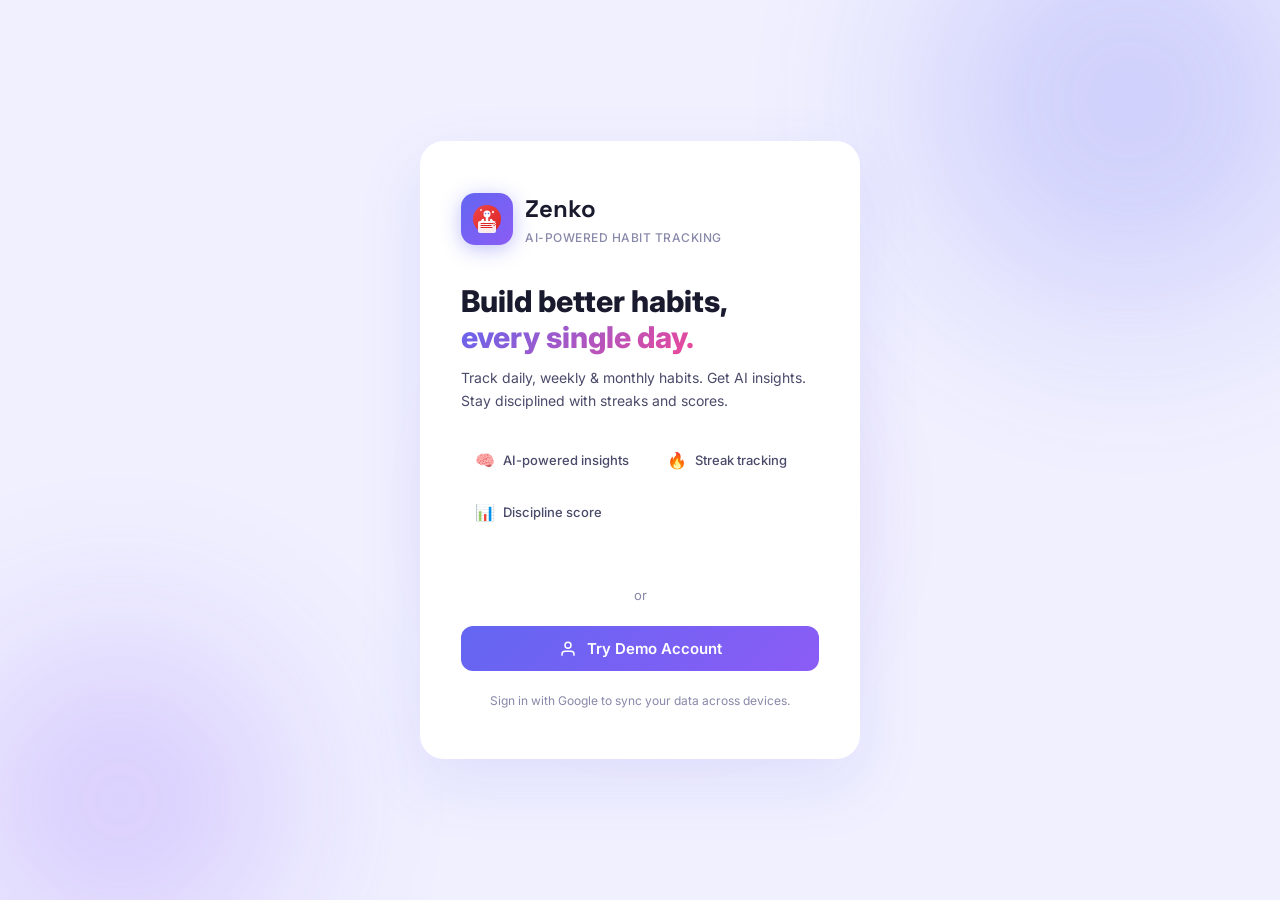
==== commit 76260436: "feat: complete social features with AI integration and gamification - Add SocialController for duels" ====
--- a/habit-tracker-backend/src/main/resources/static/index.html
+++ b/habit-tracker-backend/src/main/resources/static/index.html
@@ -345,6 +345,33 @@
             <div class="progress-dots" id="progressDots"></div>
           </div>
 
+          <!-- Social Activity Widget -->
+          <div class="card" id="socialDashCard" style="display:none">
+            <div class="card-header">
+              <h3 class="card-title">🌍 Social Activity</h3>
+              <button class="add-mini-btn" id="socialFromDash">View All</button>
+            </div>
+            <div class="social-dash-widget">
+              <div class="social-dash-stats">
+                <div class="sds-stat">
+                  <div class="sds-value" id="dashDuelsCount">0</div>
+                  <div class="sds-label">Active Duels</div>
+                </div>
+                <div class="sds-stat">
+                  <div class="sds-value" id="dashBondsCount">0</div>
+                  <div class="sds-label">Accountability Bonds</div>
+                </div>
+                <div class="sds-stat">
+                  <div class="sds-value" id="dashFeedCount">0</div>
+                  <div class="sds-label">Recent Completions</div>
+                </div>
+              </div>
+              <div class="social-dash-feed" id="dashSocialFeed">
+                <div class="feed-loading">Loading recent activity...</div>
+              </div>
+            </div>
+          </div>
+
           <!-- Two-column: Today's Habits + Weekly Heatmap -->
           <div class="dash-grid">
             <div class="card">
@@ -490,7 +517,7 @@
               </div>
               <div>
                 <h2 class="ai-title">AI Coach <span id="aiKeyBadge" class="ai-key-badge">Demo Mode</span></h2>
-                <p class="ai-subtitle">Real Gemini AI · Habit Autopsy · DNA Profile · Predictive Alerts</p>
+                <p class="ai-subtitle">Real OpenRouter AI (GPT-3.5 Turbo) · Habit Autopsy · DNA Profile · Predictive Alerts</p>
               </div>
             </div>
             <button class="refresh-ai-btn" id="refreshAI">
@@ -529,11 +556,35 @@
             </div>
             <div class="ai-result" id="alertResult" style="display:none"></div>
           </div>
+          <!-- AI Habit Generator -->
+          <div class="card ai-feature-card">
+            <div class="card-header">
+              <div><h3 class="card-title">✨ AI Habit Generator</h3><p class="card-subtitle">Generate personalized habit lists for any goal</p></div>
+            </div>
+            <div class="ai-select-row">
+              <select class="form-select" id="habitPersona" style="flex:1">
+                <option value="healthy person">🏃 Healthy Person</option>
+                <option value="disciplined athlete">💪 Disciplined Athlete</option>
+                <option value="mindful practitioner">🧘 Mindful Practitioner</option>
+                <option value="productive professional">💼 Productive Professional</option>
+                <option value="student">📚 Student</option>
+                <option value="entrepreneur">🚀 Entrepreneur</option>
+                <option value="creative">🎨 Creative</option>
+                <option value="elderly">👴 Elderly & Active</option>
+              </select>
+              <input type="number" class="form-input" id="habitCount" value="5" min="1" max="10" style="width:70px" title="Number of habits" />
+            </div>
+            <div class="ai-select-row" style="margin-top:12px">
+              <input type="text" class="form-input" id="habitContext" placeholder="Additional context (e.g., 'I have back pain', 'I work night shifts', 'I want to lose weight')" style="flex:1" />
+              <button class="ai-action-btn" id="generateHabitsBtn">Generate</button>
+            </div>
+            <div id="generatedHabitsList" style="margin-top:16px"></div>
+          </div>
           <!-- AI Chat -->
           <div class="ai-chat card">
             <h3 class="card-title">💬 Ask Your AI Coach</h3>
             <div class="chat-messages" id="chatMessages">
-              <div class="chat-msg ai-msg"><div class="chat-bubble">Hi! I'm your AI Habit Coach powered by Google Gemini. Ask me anything about your habits!</div></div>
+              <div class="chat-msg ai-msg"><div class="chat-bubble">Hi! I'm your AI Habit Coach powered by OpenRouter (GPT-3.5 Turbo). Ask me anything about your habits!</div></div>
             </div>
             <div class="chat-input-row">
               <input class="chat-input" id="chatInput" type="text" placeholder="Ask about your habits..." />
--- a/habit-tracker-backend/src/main/resources/static/style.css
+++ b/habit-tracker-backend/src/main/resources/static/style.css
@@ -90,20 +90,18 @@
 
 .auth-card{
   position:relative;z-index:1;
-  background:rgba(255,255,255,0.22);
-  backdrop-filter:blur(28px) saturate(180%);
-  -webkit-backdrop-filter:blur(28px) saturate(180%);
-  border:1px solid rgba(255,255,255,0.4);
-  border-radius:28px;
+  background:#ffffff;
+  border:1px solid var(--border);
+  border-radius:24px;
   padding:48px 40px;
   max-width:440px;width:90%;
-  box-shadow:0 24px 64px rgba(99,102,241,0.18),0 1px 0 rgba(255,255,255,0.6) inset;
+  box-shadow:0 24px 64px rgba(99,102,241,0.12);
   animation:slideUp 0.6s ease;
 }
 html[data-theme="dark"] .auth-card{
-  background:rgba(255,255,255,0.06);
+  background:#0f0f1a;
   border-color:rgba(255,255,255,0.1);
-  box-shadow:0 24px 64px rgba(0,0,0,0.4),0 1px 0 rgba(255,255,255,0.08) inset;
+  box-shadow:0 24px 64px rgba(0,0,0,0.5);
 }
 @keyframes slideUp{from{opacity:0;transform:translateY(30px);}to{opacity:1;transform:translateY(0);}}
 
@@ -121,13 +119,14 @@
 .auth-feature{
   display:flex;align-items:center;gap:8px;
   font-size:13px;font-weight:500;color:var(--text2);
-  background:rgba(255,255,255,0.3);
-  backdrop-filter:blur(8px);
-  -webkit-backdrop-filter:blur(8px);
-  border:1px solid rgba(255,255,255,0.4);
+  background:var(--bg3);
+  border:1px solid var(--border);
   padding:7px 13px;border-radius:20px;
 }
-html[data-theme="dark"] .auth-feature{background:rgba(255,255,255,0.06);border-color:rgba(255,255,255,0.1);}
+html[data-theme="dark"] .auth-feature{
+  background:rgba(255,255,255,0.06);
+  border-color:rgba(255,255,255,0.1);
+}
 .feat-icon{font-size:16px;}
 
 .google-btn{width:100%;display:flex;align-items:center;justify-content:center;gap:12px;padding:14px 24px;background:var(--bg2);border:2px solid var(--border);border-radius:12px;font-size:15px;font-weight:600;color:var(--text);transition:all var(--transition);}
@@ -176,14 +175,26 @@
 .sidebar-close:hover{background:rgba(255,255,255,0.15);}
 
 .sidebar-nav{flex:1;padding:16px 12px;display:flex;flex-direction:column;gap:4px;overflow-y:auto;}
-.nav-btn{display:flex;align-items:center;gap:12px;padding:11px 14px;border-radius:var(--radius-sm);color:var(--text2);font-size:14px;font-weight:500;transition:all var(--transition);position:relative;width:100%;text-align:left;}
-.nav-btn:hover{background:rgba(255,255,255,0.2);color:var(--text);backdrop-filter:blur(8px);}
-html[data-theme="dark"] .nav-btn:hover{background:rgba(255,255,255,0.07);}
+.nav-btn{
+  display:flex;align-items:center;gap:12px;
+  padding:11px 14px;border-radius:var(--radius-sm);
+  color:var(--text2);font-size:14px;font-weight:500;
+  transition:all var(--transition);position:relative;
+  width:100%;text-align:left;
+  background:transparent;border:1px solid transparent;
+}
+.nav-btn:hover{
+  background:var(--bg3);
+  color:var(--text);
+  border-color:var(--border);
+}
+html[data-theme="dark"] .nav-btn:hover{
+  background:rgba(255,255,255,0.07);
+  border-color:rgba(255,255,255,0.08);
+}
 .nav-btn.active{
-  background:rgba(99,102,241,0.15);
-  backdrop-filter:blur(8px);
-  -webkit-backdrop-filter:blur(8px);
-  border:1px solid rgba(99,102,241,0.25);
+  background:var(--primary-light);
+  border:1px solid var(--primary);
   color:var(--primary);font-weight:600;
 }
 .nav-btn.active svg{stroke:var(--primary);}
@@ -192,8 +203,17 @@
 
 .sidebar-bottom{padding:16px 12px;border-top:1px solid rgba(255,255,255,0.2);}
 html[data-theme="dark"] .sidebar-bottom{border-top-color:rgba(255,255,255,0.07);}
-.user-card{display:flex;align-items:center;gap:10px;padding:12px;border-radius:var(--radius-sm);margin-bottom:8px;background:rgba(255,255,255,0.15);backdrop-filter:blur(8px);border:1px solid rgba(255,255,255,0.2);}
-html[data-theme="dark"] .user-card{background:rgba(255,255,255,0.05);border-color:rgba(255,255,255,0.08);}
+.user-card{
+  display:flex;align-items:center;gap:10px;
+  padding:12px;border-radius:var(--radius-sm);
+  margin-bottom:8px;
+  background:var(--bg3);
+  border:1px solid var(--border);
+}
+html[data-theme="dark"] .user-card{
+  background:rgba(255,255,255,0.05);
+  border-color:rgba(255,255,255,0.08);
+}
 .user-avatar{width:36px;height:36px;border-radius:50%;object-fit:cover;border:2px solid var(--primary);box-shadow:0 0 12px rgba(99,102,241,0.4);}
 .user-name{font-size:13px;font-weight:600;color:var(--text);}
 .user-email{font-size:11px;color:var(--text3);white-space:nowrap;overflow:hidden;text-overflow:ellipsis;max-width:140px;}
@@ -206,16 +226,14 @@
 .topbar{
   display:flex;align-items:center;gap:16px;
   padding:16px 28px;
-  background:rgba(255,255,255,0.2);
-  backdrop-filter:blur(20px) saturate(160%);
-  -webkit-backdrop-filter:blur(20px) saturate(160%);
-  border-bottom:1px solid rgba(255,255,255,0.25);
+  background:#ffffff;
+  border-bottom:1px solid var(--border);
   position:sticky;top:0;z-index:100;
   box-shadow:0 2px 16px rgba(99,102,241,0.06);
 }
 html[data-theme="dark"] .topbar{
-  background:rgba(10,10,30,0.5);
-  border-bottom-color:rgba(255,255,255,0.07);
+  background:#0f0f1a;
+  border-bottom-color:rgba(255,255,255,0.1);
 }
 .menu-btn{display:none;padding:8px;border-radius:10px;color:var(--text2);}
 .menu-btn:hover{background:rgba(255,255,255,0.2);}
@@ -232,9 +250,8 @@
 .theme-btn{
   width:38px;height:38px;border-radius:10px;
   display:flex;align-items:center;justify-content:center;
-  background:rgba(255,255,255,0.25);
-  backdrop-filter:blur(8px);
-  border:1px solid rgba(255,255,255,0.3);
+  background:var(--bg2);
+  border:1px solid var(--border);
   color:var(--text2);transition:all var(--transition);
 }
 .theme-btn:hover{background:rgba(99,102,241,0.15);color:var(--primary);border-color:rgba(99,102,241,0.3);}
@@ -250,21 +267,19 @@
 .view.active{display:flex;}
 @keyframes fadeIn{from{opacity:0;transform:translateY(10px);}to{opacity:1;transform:translateY(0);}}
 
-/* GLASS CARDS */
+/* CARDS */
 .card{
-  background:rgba(255,255,255,0.3);
-  backdrop-filter:blur(20px) saturate(160%);
-  -webkit-backdrop-filter:blur(20px) saturate(160%);
-  border:1px solid rgba(255,255,255,0.45);
+  background:#ffffff;
+  border:1px solid var(--border);
   border-radius:var(--radius);
   padding:24px;
-  box-shadow:0 8px 32px rgba(99,102,241,0.1),0 1px 0 rgba(255,255,255,0.6) inset;
+  box-shadow:0 8px 32px rgba(99,102,241,0.08);
   transition:box-shadow var(--transition),transform var(--transition);
 }
 html[data-theme="dark"] .card{
-  background:rgba(255,255,255,0.05);
+  background:#12122a;
   border-color:rgba(255,255,255,0.08);
-  box-shadow:0 8px 32px rgba(0,0,0,0.3),0 1px 0 rgba(255,255,255,0.05) inset;
+  box-shadow:0 8px 32px rgba(0,0,0,0.3);
 }
 .card-header{display:flex;align-items:center;justify-content:space-between;margin-bottom:16px;}
 .card-title{font-size:15px;font-weight:700;color:var(--text);}
@@ -276,26 +291,29 @@
 @media(max-width:480px){.stats-grid{grid-template-columns:1fr 1fr;gap:12px;}}
 
 .stat-card{
-  background:rgba(255,255,255,0.28);
-  backdrop-filter:blur(20px) saturate(160%);
-  -webkit-backdrop-filter:blur(20px) saturate(160%);
-  border:1px solid rgba(255,255,255,0.4);
+  background:#ffffff;
+  border:1px solid var(--border);
   border-radius:var(--radius);
   padding:20px;
   display:flex;align-items:center;gap:16px;
-  box-shadow:0 8px 24px rgba(99,102,241,0.1),0 1px 0 rgba(255,255,255,0.5) inset;
+  box-shadow:0 8px 24px rgba(99,102,241,0.08);
   transition:all var(--transition);
 }
 html[data-theme="dark"] .stat-card{
-  background:rgba(255,255,255,0.05);
+  background:#12122a;
   border-color:rgba(255,255,255,0.08);
-  box-shadow:0 8px 24px rgba(0,0,0,0.25);
-}
-.stat-card:hover{transform:translateY(-3px);box-shadow:0 16px 40px rgba(99,102,241,0.18);}
-html[data-theme="dark"] .stat-card:hover{box-shadow:0 16px 40px rgba(0,0,0,0.4);}
+  box-shadow:0 8px 24px rgba(0,0,0,0.3);
+}
+.stat-card:hover{
+  transform:translateY(-3px);
+  box-shadow:0 16px 40px rgba(99,102,241,0.15);
+}
+html[data-theme="dark"] .stat-card:hover{
+  box-shadow:0 16px 40px rgba(0,0,0,0.4);
+}
 .stat-card.highlight{
-  border-color:rgba(99,102,241,0.4);
-  background:rgba(99,102,241,0.1);
+  border-color:var(--primary);
+  background:var(--primary-light);
   box-shadow:0 8px 32px rgba(99,102,241,0.2),0 0 0 1px rgba(99,102,241,0.15);
 }
 .stat-icon{width:48px;height:48px;border-radius:12px;display:flex;align-items:center;justify-content:center;flex-shrink:0;}
@@ -319,27 +337,103 @@
 .dash-grid{display:grid;grid-template-columns:1fr 1fr;gap:16px;}
 @media(max-width:768px){.dash-grid{grid-template-columns:1fr;}}
 
+/* SOCIAL DASHBOARD WIDGET */
+#socialDashCard{animation:fadeIn 0.3s ease;}
+.social-dash-widget{display:flex;flex-direction:column;gap:12px;}
+.social-dash-stats{display:grid;grid-template-columns:repeat(3,1fr);gap:12px;}
+.sds-stat{
+  text-align:center;padding:12px;border-radius:12px;
+  background:var(--bg2);
+  border:1px solid var(--border);
+  transition:all var(--transition);
+}
+html[data-theme="dark"] .sds-stat{
+  background:var(--bg3);
+  border-color:rgba(255,255,255,0.08);
+}
+.sds-stat:hover{
+  transform:translateY(-2px);
+  box-shadow:0 4px 12px rgba(99,102,241,0.15);
+}
+.sds-value{font-size:24px;font-weight:700;color:var(--primary);margin-bottom:4px;}
+.sds-label{font-size:11px;color:var(--text3);text-transform:uppercase;letter-spacing:0.5px;font-weight:600;}
+.social-dash-feed{max-height:200px;overflow-y:auto;display:flex;flex-direction:column;gap:8px;}
+.social-dash-feed::-webkit-scrollbar{width:6px;}
+.social-dash-feed::-webkit-scrollbar-track{background:transparent;}
+.social-dash-feed::-webkit-scrollbar-thumb{background:rgba(99,102,241,0.3);border-radius:3px;}
+.social-dash-feed::-webkit-scrollbar-thumb:hover{background:rgba(99,102,241,0.5);}
+.dash-feed-item{
+  display:flex;align-items:center;gap:10px;
+  padding:8px 10px;border-radius:8px;
+  background:var(--bg2);
+  border:1px solid var(--border);
+  transition:all var(--transition);
+}
+html[data-theme="dark"] .dash-feed-item{
+  background:var(--bg3);
+  border-color:rgba(255,255,255,0.06);
+}
+.dash-feed-item:hover{
+  background:var(--primary-light);
+  border-color:rgba(99,102,241,0.25);
+}
+.dash-feed-emoji{font-size:18px;flex-shrink:0;}
+.dash-feed-info{flex:1;min-width:0;}
+.dash-feed-main{font-size:12px;color:var(--text);font-weight:500;white-space:nowrap;overflow:hidden;text-overflow:ellipsis;}
+.dash-feed-sub{font-size:10px;color:var(--text3);margin-top:2px;}
+.dash-feed-time{font-size:10px;color:var(--text3);font-weight:600;flex-shrink:0;}
+
 /* DASH HABIT LIST */
 .dash-habits-list{display:flex;flex-direction:column;gap:8px;max-height:280px;overflow-y:auto;}
 .dash-habit-item{
   display:flex;align-items:center;gap:12px;padding:10px 12px;
   border-radius:10px;
-  background:rgba(255,255,255,0.2);
-  backdrop-filter:blur(8px);
-  border:1px solid rgba(255,255,255,0.25);
+  background:var(--bg2);
+  border:1px solid var(--border);
   transition:all var(--transition);cursor:pointer;
 }
-html[data-theme="dark"] .dash-habit-item{background:rgba(255,255,255,0.04);border-color:rgba(255,255,255,0.06);}
-.dash-habit-item:hover{background:rgba(255,255,255,0.35);transform:translateX(2px);}
-html[data-theme="dark"] .dash-habit-item:hover{background:rgba(255,255,255,0.08);}
+html[data-theme="dark"] .dash-habit-item{
+  background:var(--bg3);
+  border-color:rgba(255,255,255,0.06);
+}
+.dash-habit-item:hover{
+  background:var(--bg3);
+  transform:translateX(2px);
+}
+html[data-theme="dark"] .dash-habit-item:hover{
+  background:rgba(255,255,255,0.08);
+}
 .dash-habit-item.done{opacity:0.55;}
-.dh-check{width:22px;height:22px;border-radius:50%;border:2.5px solid rgba(255,255,255,0.4);display:flex;align-items:center;justify-content:center;flex-shrink:0;transition:all var(--transition);}
-.dh-check.checked{border-color:transparent;background:var(--green);box-shadow:0 0 10px rgba(34,197,94,0.4);}
-.dh-check.checked::after{content:'✓';color:white;font-size:11px;font-weight:700;}
+.dh-check{
+  width:22px;height:22px;border-radius:50%;
+  border:2.5px solid var(--border);
+  display:flex;align-items:center;justify-content:center;
+  flex-shrink:0;transition:all var(--transition);
+}
+.dh-check.checked{
+  border-color:transparent;
+  background:var(--green);
+  box-shadow:0 0 10px rgba(34,197,94,0.4);
+}
+.dh-check.checked::after{
+  content:'✓';color:white;font-size:11px;font-weight:700;
+}
 .dh-name{flex:1;font-size:13px;font-weight:500;color:var(--text);}
-.dh-freq{font-size:11px;color:var(--text3);padding:2px 8px;background:rgba(255,255,255,0.2);border-radius:20px;}
-.add-mini-btn{font-size:13px;font-weight:600;color:var(--primary);padding:6px 12px;border-radius:8px;background:rgba(99,102,241,0.1);backdrop-filter:blur(8px);transition:all var(--transition);border:1px solid rgba(99,102,241,0.2);}
-.add-mini-btn:hover{background:var(--primary);color:white;}
+.dh-freq{
+  font-size:11px;color:var(--text3);
+  padding:2px 8px;background:var(--bg3);
+  border-radius:20px;
+}
+.add-mini-btn{
+  font-size:13px;font-weight:600;color:var(--primary);
+  padding:6px 12px;border-radius:8px;
+  background:var(--primary-light);
+  border:1px solid var(--border);
+  transition:all var(--transition);
+}
+.add-mini-btn:hover{
+  background:var(--primary);color:white;
+}
 
 /* HEATMAP */
 .weekly-heatmap{display:grid;grid-template-columns:repeat(7,1fr);gap:4px;margin-top:4px;}
@@ -360,13 +454,21 @@
 .streak-item{
   display:flex;align-items:center;gap:12px;padding:12px 16px;
   border-radius:12px;
-  background:rgba(255,255,255,0.2);
-  backdrop-filter:blur(8px);
-  border:1px solid rgba(255,255,255,0.28);
-  transition:all var(--transition);
-}
-html[data-theme="dark"] .streak-item{background:rgba(255,255,255,0.04);border-color:rgba(255,255,255,0.07);}
-.streak-item:hover{transform:translateX(3px);background:rgba(255,255,255,0.32);}
+  background:var(--bg2);
+  border:1px solid var(--border);
+  transition:all var(--transition);
+}
+html[data-theme="dark"] .streak-item{
+  background:var(--bg3);
+  border-color:rgba(255,255,255,0.07);
+}
+.streak-item:hover{
+  transform:translateX(3px);
+  background:var(--bg3);
+}
+html[data-theme="dark"] .streak-item:hover{
+  background:rgba(255,255,255,0.08);
+}
 .streak-rank{font-size:18px;width:28px;text-align:center;}
 .streak-name{flex:1;font-size:14px;font-weight:600;color:var(--text);}
 .streak-bar-wrap{width:120px;height:6px;background:rgba(255,255,255,0.2);border-radius:20px;overflow:hidden;}
@@ -390,29 +492,44 @@
 .filter-tab{
   padding:8px 16px;border-radius:20px;font-size:13px;font-weight:600;
   color:var(--text2);
-  background:rgba(255,255,255,0.25);
-  backdrop-filter:blur(8px);
-  border:1.5px solid rgba(255,255,255,0.3);
-  transition:all var(--transition);
-}
-html[data-theme="dark"] .filter-tab{background:rgba(255,255,255,0.05);border-color:rgba(255,255,255,0.1);}
-.filter-tab.active{background:var(--primary);color:white;border-color:var(--primary);box-shadow:0 4px 16px rgba(99,102,241,0.35);}
-.filter-tab:hover:not(.active){border-color:var(--primary);color:var(--primary);background:rgba(99,102,241,0.08);}
+  background:var(--bg2);
+  border:1.5px solid var(--border);
+  transition:all var(--transition);
+}
+html[data-theme="dark"] .filter-tab{
+  background:var(--bg3);
+  border-color:var(--border);
+}
+.filter-tab.active{
+  background:var(--primary);color:white;
+  border-color:var(--primary);
+  box-shadow:0 4px 16px rgba(99,102,241,0.35);
+}
+.filter-tab:hover:not(.active){
+  border-color:var(--primary);
+  color:var(--primary);
+  background:var(--primary-light);
+}
 
 .habits-check-list{display:flex;flex-direction:column;gap:10px;}
 .habit-check-card{
-  background:rgba(255,255,255,0.28);
-  backdrop-filter:blur(16px) saturate(150%);
-  -webkit-backdrop-filter:blur(16px) saturate(150%);
-  border:1.5px solid rgba(255,255,255,0.4);
+  background:#ffffff;
+  border:1.5px solid var(--border);
   border-radius:var(--radius);
   padding:18px 20px;
   display:flex;align-items:center;gap:16px;
   transition:all var(--transition);
-  box-shadow:0 4px 16px rgba(99,102,241,0.08);
-}
-html[data-theme="dark"] .habit-check-card{background:rgba(255,255,255,0.05);border-color:rgba(255,255,255,0.08);}
-.habit-check-card:hover{border-color:rgba(99,102,241,0.4);transform:translateY(-2px);box-shadow:0 8px 28px rgba(99,102,241,0.16);}
+  box-shadow:0 4px 16px rgba(99,102,241,0.06);
+}
+html[data-theme="dark"] .habit-check-card{
+  background:#12122a;
+  border-color:rgba(255,255,255,0.08);
+}
+.habit-check-card:hover{
+  border-color:rgba(99,102,241,0.4);
+  transform:translateY(-2px);
+  box-shadow:0 8px 28px rgba(99,102,241,0.12);
+}
 .habit-check-card.completed{opacity:0.6;transform:scale(0.98);}
 .hcc-checkbox{width:28px;height:28px;border-radius:50%;border:2.5px solid rgba(255,255,255,0.4);display:flex;align-items:center;justify-content:center;cursor:pointer;transition:all 0.3s cubic-bezier(0.4, 0, 0.2, 1);flex-shrink:0;}
 html[data-theme="dark"] .hcc-checkbox{border-color:rgba(255,255,255,0.2);}
@@ -478,27 +595,46 @@
 ═══════════════════════════════════════ */
 .ai-header{background:linear-gradient(135deg,#1e1b4b,#312e81,#4c1d95);border-color:transparent;color:white;}
 .ai-header-content{display:flex;align-items:center;gap:16px;}
-.ai-avatar{width:52px;height:52px;border-radius:14px;background:rgba(255,255,255,0.15);display:flex;align-items:center;justify-content:center;flex-shrink:0;backdrop-filter:blur(10px);}
+.ai-avatar{
+  width:52px;height:52px;border-radius:14px;
+  background:var(--bg3);
+  display:flex;align-items:center;justify-content:center;
+  flex-shrink:0;
+}
 .ai-title{font-size:20px;font-weight:800;color:white;}
 .ai-subtitle{font-size:13px;color:rgba(255,255,255,0.7);margin-top:2px;min-height:20px;}
 .typewriter{border-right:2px solid rgba(255,255,255,0.7);animation:blink 0.75s step-end infinite;white-space:nowrap;overflow:hidden;display:inline-block;padding-right:4px;}
 @keyframes blink { 50% { border-color: transparent } }
-.refresh-ai-btn{display:flex;align-items:center;gap:8px;padding:8px 16px;border-radius:10px;background:rgba(255,255,255,0.15);color:white;font-size:13px;font-weight:600;transition:all var(--transition);margin-left:auto;border:1px solid rgba(255,255,255,0.2);}
-.refresh-ai-btn:hover{background:rgba(255,255,255,0.25);}
+.refresh-ai-btn{
+  display:flex;align-items:center;gap:8px;padding:8px 16px;
+  border-radius:10px;
+  background:var(--bg3);
+  color:white;font-size:13px;font-weight:600;
+  transition:all var(--transition);margin-left:auto;
+  border:1px solid rgba(255,255,255,0.1);
+}
+.refresh-ai-btn:hover{
+  background:var(--bg2);
+}
 
 .ai-grid{display:grid;grid-template-columns:repeat(2,1fr);gap:14px;}
 @media(max-width:640px){.ai-grid{grid-template-columns:1fr;}}
 .ai-insight-card{
-  background:rgba(255,255,255,0.22);
-  backdrop-filter:blur(16px);
-  -webkit-backdrop-filter:blur(16px);
-  border:1.5px solid rgba(255,255,255,0.35);
+  background:#ffffff;
+  border:1.5px solid var(--border);
   border-radius:var(--radius);padding:20px;
   transition:all var(--transition);
   box-shadow:0 4px 16px rgba(99,102,241,0.06);
 }
-html[data-theme="dark"] .ai-insight-card{background:rgba(255,255,255,0.04);border-color:rgba(255,255,255,0.07);}
-.ai-insight-card:hover{transform:translateY(-3px);box-shadow:0 12px 36px rgba(99,102,241,0.15);border-color:rgba(99,102,241,0.25);}
+html[data-theme="dark"] .ai-insight-card{
+  background:#12122a;
+  border-color:rgba(255,255,255,0.08);
+}
+.ai-insight-card:hover{
+  transform:translateY(-3px);
+  box-shadow:0 12px 36px rgba(99,102,241,0.12);
+  border-color:rgba(99,102,241,0.25);
+}
 .aic-header{display:flex;align-items:center;gap:10px;margin-bottom:12px;}
 .aic-icon{font-size:24px;width:44px;height:44px;border-radius:12px;display:flex;align-items:center;justify-content:center;background:var(--bg3);}
 .aic-type{font-size:11px;font-weight:700;letter-spacing:.5px;text-transform:uppercase;}
@@ -529,31 +665,44 @@
 .habits-toolbar{display:flex;gap:12px;align-items:center;flex-wrap:wrap;}
 .search-wrap{
   display:flex;align-items:center;gap:8px;padding:10px 14px;
-  background:rgba(255,255,255,0.3);
-  backdrop-filter:blur(12px);
-  border:1.5px solid rgba(255,255,255,0.4);
+  background:var(--bg2);
+  border:1.5px solid var(--border);
   border-radius:10px;flex:1;min-width:200px;
   transition:all var(--transition);
 }
-html[data-theme="dark"] .search-wrap{background:rgba(255,255,255,0.06);border-color:rgba(255,255,255,0.1);}
-.search-wrap:focus-within{border-color:rgba(99,102,241,0.4);box-shadow:0 0 0 3px rgba(99,102,241,0.1);}
+html[data-theme="dark"] .search-wrap{
+  background:var(--bg3);
+  border-color:var(--border);
+}
+.search-wrap:focus-within{
+  border-color:var(--primary);
+  box-shadow:0 0 0 3px var(--primary-light);
+}
 .search-wrap svg{color:var(--text3);flex-shrink:0;}
 .search-input{flex:1;background:transparent;color:var(--text);font-size:14px;}
 
 .all-habits-grid{display:grid;grid-template-columns:repeat(auto-fill,minmax(280px,1fr));gap:14px;}
 .habit-card{
-  background:rgba(255,255,255,0.28);
-  backdrop-filter:blur(16px) saturate(150%);
-  -webkit-backdrop-filter:blur(16px) saturate(150%);
-  border:1.5px solid rgba(255,255,255,0.4);
+  background:#ffffff;
+  border:1.5px solid var(--border);
   border-radius:var(--radius);padding:20px;
   transition:all var(--transition);
   position:relative;overflow:hidden;
-  box-shadow:0 4px 20px rgba(99,102,241,0.08);
-}
-html[data-theme="dark"] .habit-card{background:rgba(255,255,255,0.05);border-color:rgba(255,255,255,0.09);}
-.habit-card::before{content:'';position:absolute;top:0;left:0;right:0;height:4px;border-radius:16px 16px 0 0;}
-.habit-card:hover{transform:translateY(-4px);box-shadow:0 16px 40px rgba(99,102,241,0.18);border-color:rgba(99,102,241,0.3);}
+  box-shadow:0 4px 20px rgba(99,102,241,0.06);
+}
+html[data-theme="dark"] .habit-card{
+  background:#12122a;
+  border-color:rgba(255,255,255,0.08);
+}
+.habit-card::before{
+  content:'';position:absolute;top:0;left:0;right:0;
+  height:4px;border-radius:16px 16px 0 0;
+}
+.habit-card:hover{
+  transform:translateY(-4px);
+  box-shadow:0 16px 40px rgba(99,102,241,0.12);
+  border-color:rgba(99,102,241,0.25);
+}
 .hc-top{display:flex;align-items:flex-start;gap:12px;margin-bottom:14px;}
 .hc-emoji{font-size:26px;width:46px;height:46px;border-radius:12px;background:var(--bg3);display:flex;align-items:center;justify-content:center;flex-shrink:0;}
 .hc-info{flex:1;min-width:0;}
@@ -577,28 +726,40 @@
 /* ═══════════════════════════════════════
    MODAL
 ═══════════════════════════════════════ */
-.modal-overlay{position:fixed;inset:0;background:rgba(0,0,0,0.45);backdrop-filter:blur(12px);-webkit-backdrop-filter:blur(12px);z-index:500;display:none;align-items:center;justify-content:center;padding:20px;}
+.modal-overlay{
+  position:fixed;inset:0;
+  background:rgba(0,0,0,0.5);
+  z-index:500;
+  display:none;
+  align-items:center;
+  justify-content:center;
+  padding:20px;
+}
 .modal-overlay.open{display:flex;animation:fadeIn .2s ease;}
 .modal-box{
-  background:rgba(255,255,255,0.28);
-  backdrop-filter:blur(32px) saturate(180%);
-  -webkit-backdrop-filter:blur(32px) saturate(180%);
-  border:1px solid rgba(255,255,255,0.45);
-  border-radius:24px;padding:28px;
+  background:#ffffff;
+  border:1px solid var(--border);
+  border-radius:20px;
+  padding:28px;
   max-width:520px;width:100%;max-height:90vh;overflow-y:auto;
-  box-shadow:0 32px 80px rgba(0,0,0,0.2),0 1px 0 rgba(255,255,255,0.7) inset;
+  box-shadow:0 24px 80px rgba(0,0,0,0.25);
   animation:slideUp .3s ease;
 }
 html[data-theme="dark"] .modal-box{
-  background:rgba(15,15,35,0.7);
-  border-color:rgba(255,255,255,0.08);
-  box-shadow:0 32px 80px rgba(0,0,0,0.5);
+  background:#12122a;
+  border-color:rgba(255,255,255,0.12);
+  box-shadow:0 24px 80px rgba(0,0,0,0.6);
 }
 .modal-sm{max-width:380px;}
 .modal-header{display:flex;align-items:center;justify-content:space-between;margin-bottom:24px;}
 .modal-title{font-size:18px;font-weight:700;color:var(--text);}
-.modal-close{width:32px;height:32px;border-radius:8px;display:flex;align-items:center;justify-content:center;color:var(--text2);transition:all var(--transition);}
-.modal-close:hover{background:var(--bg3);color:var(--text);}
+.modal-close{
+  width:32px;height:32px;border-radius:10px;
+  display:flex;align-items:center;justify-content:center;
+  color:var(--text2);transition:all var(--transition);
+  background:var(--bg3);
+}
+.modal-close:hover{background:var(--primary-light);color:var(--primary);}
 .modal-footer{display:flex;gap:10px;justify-content:flex-end;margin-top:24px;}
 
 .modal-form{display:flex;flex-direction:column;gap:16px;}
@@ -607,52 +768,114 @@
 @media(max-width:480px){.form-row{grid-template-columns:1fr;}}
 .form-label{font-size:13px;font-weight:600;color:var(--text2);}
 .form-input{
-  padding:11px 14px;border-radius:10px;
-  background:rgba(255,255,255,0.3);
-  backdrop-filter:blur(8px);
-  border:1.5px solid rgba(255,255,255,0.4);
+  padding:12px 14px;border-radius:12px;
+  background:var(--bg2);
+  border:1.5px solid var(--border);
   color:var(--text);font-size:14px;
   transition:all var(--transition);
 }
-html[data-theme="dark"] .form-input{background:rgba(255,255,255,0.06);border-color:rgba(255,255,255,0.1);}
-.form-input:focus{border-color:rgba(99,102,241,0.5);box-shadow:0 0 0 3px rgba(99,102,241,0.12);background:rgba(255,255,255,0.4);}
+html[data-theme="dark"] .form-input{
+  background:var(--bg3);
+  border-color:var(--border);
+}
+.form-input:focus{
+  border-color:var(--primary);
+  box-shadow:0 0 0 4px var(--primary-light);
+}
 .form-textarea{resize:vertical;min-height:72px;}
 .form-select{
-  padding:11px 14px;border-radius:10px;
-  background:rgba(255,255,255,0.3);
-  backdrop-filter:blur(8px);
-  border:1.5px solid rgba(255,255,255,0.4);
+  padding:12px 14px;border-radius:12px;
+  background:var(--bg2);
+  border:1.5px solid var(--border);
   color:var(--text);font-size:14px;cursor:pointer;
 }
-html[data-theme="dark"] .form-select{background:rgba(255,255,255,0.06);border-color:rgba(255,255,255,0.1);}
-.form-select:focus{border-color:rgba(99,102,241,0.5);}
+html[data-theme="dark"] .form-select{
+  background:var(--bg3);
+  border-color:var(--border);
+}
+.form-select:focus{
+  border-color:var(--primary);
+  box-shadow:0 0 0 4px var(--primary-light);
+}
 
 .input-with-emoji{display:flex;gap:8px;align-items:center;}
-.emoji-picker-btn{width:44px;height:44px;border-radius:10px;background:var(--bg3);border:1.5px solid var(--border);font-size:20px;cursor:pointer;transition:all var(--transition);flex-shrink:0;}
+.emoji-picker-btn{
+  width:48px;height:48px;border-radius:12px;
+  background:var(--bg3);
+  border:1.5px solid var(--border);
+  font-size:24px;cursor:pointer;
+  transition:all var(--transition);flex-shrink:0;
+}
 .emoji-picker-btn:hover{border-color:var(--primary);}
-.emoji-grid{display:grid;grid-template-columns:repeat(8,1fr);gap:6px;padding:12px;background:var(--bg2);border:1.5px solid var(--border);border-radius:12px;margin-top:4px;}
-.emoji-opt{font-size:20px;padding:6px;border-radius:8px;cursor:pointer;text-align:center;transition:background var(--transition);}
+.emoji-grid{
+  display:grid;grid-template-columns:repeat(8,1fr);gap:6px;
+  padding:12px;background:var(--bg2);
+  border:1.5px solid var(--border);
+  border-radius:12px;margin-top:4px;
+}
+.emoji-opt{
+  font-size:20px;padding:8px;
+  border-radius:8px;cursor:pointer;text-align:center;
+  transition:all var(--transition);
+}
 .emoji-opt:hover{background:var(--bg3);}
 
 .freq-pills{display:flex;gap:8px;}
 .freq-pill{flex:1;}
 .freq-pill input{display:none;}
-.freq-pill span{display:block;text-align:center;padding:9px 10px;border-radius:10px;border:1.5px solid var(--border);font-size:13px;font-weight:600;color:var(--text2);cursor:pointer;transition:all var(--transition);}
-.freq-pill input:checked+span{background:var(--primary);color:white;border-color:var(--primary);}
+.freq-pill span{
+  display:block;text-align:center;padding:11px 10px;
+  border-radius:12px;border:1.5px solid var(--border);
+  font-size:13px;font-weight:600;color:var(--text2);
+  cursor:pointer;transition:all var(--transition);
+}
+.freq-pill input:checked+span{
+  background:var(--primary);color:white;border-color:var(--primary);
+  box-shadow:0 4px 12px var(--primary-light);
+}
 .freq-pill span:hover{border-color:var(--primary);}
 
 .color-picker{display:flex;gap:10px;flex-wrap:wrap;}
-.color-dot{width:34px;height:34px;border-radius:50%;cursor:pointer;transition:all var(--transition);border:3px solid transparent;}
-.color-dot:hover{transform:scale(1.15);}
-.color-dot.selected{border-color:white;box-shadow:0 0 0 3px var(--primary),0 4px 12px rgba(99,102,241,0.4);}
+.color-dot{
+  width:36px;height:36px;border-radius:50%;
+  cursor:pointer;transition:all var(--transition);
+  border:3px solid transparent;
+  box-shadow:0 2px 8px rgba(0,0,0,0.15);
+}
+.color-dot:hover{transform:scale(1.12);}
+.color-dot.selected{
+  border-color:white;
+  box-shadow:0 0 0 3px var(--primary),0 4px 12px rgba(99,102,241,0.4);
+}
 
 /* BUTTONS */
-.btn-primary{padding:10px 20px;border-radius:10px;background:linear-gradient(135deg,#6366f1,#8b5cf6);color:white;font-size:14px;font-weight:600;transition:all var(--transition);}
-.btn-primary:hover{transform:translateY(-1px);box-shadow:0 6px 20px rgba(99,102,241,0.35);}
-.btn-secondary{padding:10px 20px;border-radius:10px;background:var(--bg3);color:var(--text2);font-size:14px;font-weight:600;border:1.5px solid var(--border);transition:all var(--transition);}
+.btn-primary{
+  padding:12px 24px;border-radius:12px;
+  background:linear-gradient(135deg,#6366f1,#8b5cf6);
+  color:white;font-size:14px;font-weight:600;
+  transition:all var(--transition);
+}
+.btn-primary:hover{
+  transform:translateY(-1px);
+  box-shadow:0 6px 20px rgba(99,102,241,0.35);
+}
+.btn-primary:active{transform:translateY(0);}
+.btn-secondary{
+  padding:12px 24px;border-radius:12px;
+  background:var(--bg3);
+  color:var(--text2);font-size:14px;font-weight:600;
+  border:1.5px solid var(--border);
+  transition:all var(--transition);
+}
 .btn-secondary:hover{border-color:var(--primary);color:var(--primary);}
-.btn-danger{padding:10px 20px;border-radius:10px;background:var(--red);color:white;font-size:14px;font-weight:600;transition:all var(--transition);}
-.btn-danger:hover{background:#6366f1;}
+.btn-danger{
+  padding:12px 24px;border-radius:12px;
+  background:var(--red);color:white;
+  font-size:14px;font-weight:600;
+  transition:all var(--transition);
+}
+.btn-danger:hover{background:#dc2626;}
+.btn-secondary:active, .btn-primary:active{opacity:0.9;}
 .mt-2{margin-top:8px;}
 
 /* DELETE MODAL */
@@ -734,14 +957,16 @@
 .ai-select-row{display:flex;gap:10px;align-items:center;margin-top:14px;flex-wrap:wrap;}
 .ai-result{
   margin-top:16px;padding:16px 20px;
-  background:rgba(255,255,255,0.2);
-  backdrop-filter:blur(12px);
-  border:1px solid rgba(255,255,255,0.3);
+  background:var(--bg2);
+  border:1px solid var(--border);
   border-radius:14px;
   font-size:13px;line-height:1.75;color:var(--text);
   animation:fadeIn .3s ease;
 }
-html[data-theme="dark"] .ai-result{background:rgba(255,255,255,0.04);border-color:rgba(255,255,255,0.07);}
+html[data-theme="dark"] .ai-result{
+  background:var(--bg3);
+  border-color:rgba(255,255,255,0.07);
+}
 .ai-result h2,.ai-result h3{color:var(--text);margin:.8em 0 .4em;}
 .ai-result h2{font-size:16px;font-weight:700;}
 .ai-result h3{font-size:14px;font-weight:700;}
@@ -757,12 +982,14 @@
 .social-tab{
   padding:10px 20px;border-radius:20px;font-size:13px;font-weight:700;
   color:var(--text2);
-  background:rgba(255,255,255,0.25);
-  backdrop-filter:blur(8px);
-  border:1.5px solid rgba(255,255,255,0.3);
-  transition:all var(--transition);
-}
-html[data-theme="dark"] .social-tab{background:rgba(255,255,255,0.05);border-color:rgba(255,255,255,0.1);}
+  background:var(--bg2);
+  border:1.5px solid var(--border);
+  transition:all var(--transition);
+}
+html[data-theme="dark"] .social-tab{
+  background:var(--bg3);
+  border-color:var(--border);
+}
 .social-tab.active{background:linear-gradient(135deg,#6366f1,#8b5cf6);color:white;border-color:transparent;box-shadow:0 4px 16px rgba(99,102,241,0.35);}
 .social-panel{display:none;}
 .social-panel.active{display:flex;flex-direction:column;gap:16px;}
@@ -775,13 +1002,15 @@
 .feed-loading{padding:20px;text-align:center;color:var(--text3);font-size:14px;}
 .feed-item{
   display:flex;align-items:center;gap:12px;padding:12px 16px;
-  background:rgba(255,255,255,0.2);
-  backdrop-filter:blur(8px);
-  border:1px solid rgba(255,255,255,0.28);
+  background:var(--bg2);
+  border:1px solid var(--border);
   border-radius:12px;
   animation:slideInLeft .3s ease;
 }
-html[data-theme="dark"] .feed-item{background:rgba(255,255,255,0.04);border-color:rgba(255,255,255,0.06);}
+html[data-theme="dark"] .feed-item{
+  background:var(--bg3);
+  border-color:rgba(255,255,255,0.06);
+}
 @keyframes slideInLeft{from{opacity:0;transform:translateX(-12px);}to{opacity:1;transform:translateX(0);}}
 .feed-emoji{font-size:22px;width:36px;text-align:center;}
 .feed-info{flex:1;}
@@ -797,12 +1026,14 @@
 /* Duel Card */
 .duel-card{
   padding:16px 20px;
-  background:linear-gradient(90deg, rgba(99,102,241,0.05) 0%, rgba(255,255,255,1) 50%, rgba(236,72,153,0.05) 100%);
-  backdrop-filter:blur(12px);
-  border:1px solid rgba(0,0,0,0.08);
+  background:var(--bg2);
+  border:1px solid var(--border);
   border-radius:14px;margin-bottom:10px;
 }
-html[data-theme="dark"] .duel-card{background:rgba(255,255,255,0.04);border-color:rgba(255,255,255,0.08);}
+html[data-theme="dark"] .duel-card{
+  background:var(--bg3);
+  border-color:rgba(255,255,255,0.08);
+}
 .duel-header{display:flex;align-items:center;justify-content:space-between;margin-bottom:12px;}
 .duel-title{font-size:14px;font-weight:700;color:var(--text);}
 .duel-status{padding:3px 10px;border-radius:20px;font-size:11px;font-weight:700;}
@@ -823,15 +1054,22 @@
 /* Bond Card */
 .bond-card{
   padding:16px 20px;
-  background:rgba(255,255,255,0.2);
-  backdrop-filter:blur(12px);
-  border:1.5px solid rgba(255,255,255,0.3);
+  background:var(--bg2);
+  border:1.5px solid var(--border);
   border-radius:14px;margin-bottom:10px;
 }
-html[data-theme="dark"] .bond-card{background:rgba(255,255,255,0.04);border-color:rgba(255,255,255,0.08);}
+html[data-theme="dark"] .bond-card{
+  background:var(--bg3);
+  border-color:rgba(255,255,255,0.08);
+}
 .bond-title{font-size:14px;font-weight:700;color:var(--text);margin-bottom:12px;}
 .bond-users{display:flex;align-items:center;gap:10px;flex-wrap:wrap;}
-.bond-user{flex:1;min-width:100px;text-align:center;padding:10px;border-radius:10px;background:rgba(255,255,255,0.15);border:1px solid rgba(255,255,255,0.2);}
+.bond-user{
+  flex:1;min-width:100px;text-align:center;
+  padding:10px;border-radius:10px;
+  background:var(--bg3);
+  border:1px solid var(--border);
+}
 .bond-user-name{font-size:12px;font-weight:700;color:var(--text);}
 .bond-user-streak{font-size:18px;font-weight:800;color:var(--orange);}
 .bond-plus{font-size:20px;color:var(--text3);}
@@ -869,19 +1107,30 @@
 @media(max-width:600px){.skill-trees-grid{grid-template-columns:1fr;}}
 .skill-tree{
   padding:20px 16px;text-align:center;
-  background:rgba(255,255,255,0.2);
-  backdrop-filter:blur(12px);
-  border:1.5px solid rgba(255,255,255,0.3);
+  background:var(--bg2);
+  border:1.5px solid var(--border);
   border-radius:16px;
   transition:all var(--transition);
 }
-html[data-theme="dark"] .skill-tree{background:rgba(255,255,255,0.04);border-color:rgba(255,255,255,0.08);}
-.skill-tree:hover{transform:translateY(-3px);box-shadow:0 12px 32px rgba(99,102,241,0.15);}
+html[data-theme="dark"] .skill-tree{
+  background:var(--bg3);
+  border-color:rgba(255,255,255,0.08);
+}
+.skill-tree:hover{
+  transform:translateY(-3px);
+  box-shadow:0 12px 32px rgba(99,102,241,0.12);
+}
 .skill-tree-icon{font-size:36px;margin-bottom:8px;}
 .skill-tree-name{font-size:14px;font-weight:700;color:var(--text);margin-bottom:4px;}
 .skill-tree-level{font-size:12px;font-weight:700;color:var(--primary);margin-bottom:10px;}
-.skill-bar-track{width:100%;height:6px;background:rgba(255,255,255,0.2);border-radius:20px;margin-bottom:10px;overflow:hidden;}
-html[data-theme="dark"] .skill-bar-track{background:rgba(255,255,255,0.06);}
+.skill-bar-track{
+  width:100%;height:6px;
+  background:var(--bg3);
+  border-radius:20px;margin-bottom:10px;overflow:hidden;
+}
+html[data-theme="dark"] .skill-bar-track{
+  background:rgba(255,255,255,0.06);
+}
 .skill-bar-fill{height:100%;border-radius:20px;transition:width .8s ease;}
 .skill-unlocks{font-size:11px;color:var(--text3);}
 
@@ -896,14 +1145,19 @@
 .quests-grid{display:flex;flex-direction:column;gap:12px;margin-top:12px;}
 .quest-card{
   display:flex;align-items:center;gap:16px;padding:16px 20px;
-  background:rgba(255,255,255,0.22);
-  backdrop-filter:blur(12px);
-  border:1.5px solid rgba(255,255,255,0.32);
+  background:var(--bg2);
+  border:1.5px solid var(--border);
   border-radius:14px;
   transition:all var(--transition);
 }
-html[data-theme="dark"] .quest-card{background:rgba(255,255,255,0.04);border-color:rgba(255,255,255,0.08);}
-.quest-card:hover{transform:translateX(4px);border-color:rgba(99,102,241,0.35);}
+html[data-theme="dark"] .quest-card{
+  background:var(--bg3);
+  border-color:rgba(255,255,255,0.08);
+}
+.quest-card:hover{
+  transform:translateX(4px);
+  border-color:rgba(99,102,241,0.3);
+}
 .quest-card.done{opacity:0.55;}
 .quest-emoji{font-size:28px;width:44px;text-align:center;flex-shrink:0;}
 .quest-info{flex:1;}
@@ -933,22 +1187,29 @@
 
 /* AI Chat glass style */
 .ai-msg .chat-bubble{
-  background:rgba(255,255,255,0.25);
-  backdrop-filter:blur(8px);
-  border:1px solid rgba(255,255,255,0.3);
+  background:var(--bg2);
+  border:1px solid var(--border);
   border-bottom-left-radius:4px;
   color:var(--text);
 }
-html[data-theme="dark"] .ai-msg .chat-bubble{background:rgba(255,255,255,0.06);border-color:rgba(255,255,255,0.08);}
+html[data-theme="dark"] .ai-msg .chat-bubble{
+  background:var(--bg3);
+  border-color:rgba(255,255,255,0.08);
+}
 .chat-input{
   flex:1;padding:12px 16px;border-radius:12px;
-  background:rgba(255,255,255,0.3);
-  backdrop-filter:blur(8px);
-  border:1.5px solid rgba(255,255,255,0.4);
+  background:var(--bg2);
+  border:1.5px solid var(--border);
   color:var(--text);font-size:14px;transition:all var(--transition);
 }
-html[data-theme="dark"] .chat-input{background:rgba(255,255,255,0.06);border-color:rgba(255,255,255,0.1);}
-.chat-input:focus{border-color:rgba(99,102,241,0.5);}
+html[data-theme="dark"] .chat-input{
+  background:var(--bg3);
+  border-color:var(--border);
+}
+.chat-input:focus{
+  border-color:var(--primary);
+  box-shadow:0 0 0 3px var(--primary-light);
+}
 /* Typing indicator — bouncing dots */
 .chat-typing{display:flex;align-items:center;gap:5px;padding:12px 16px!important;}
 .chat-typing span{width:8px;height:8px;border-radius:50%;background:var(--primary);opacity:0.6;animation:bounce-dot 1.2s infinite ease-in-out;}
